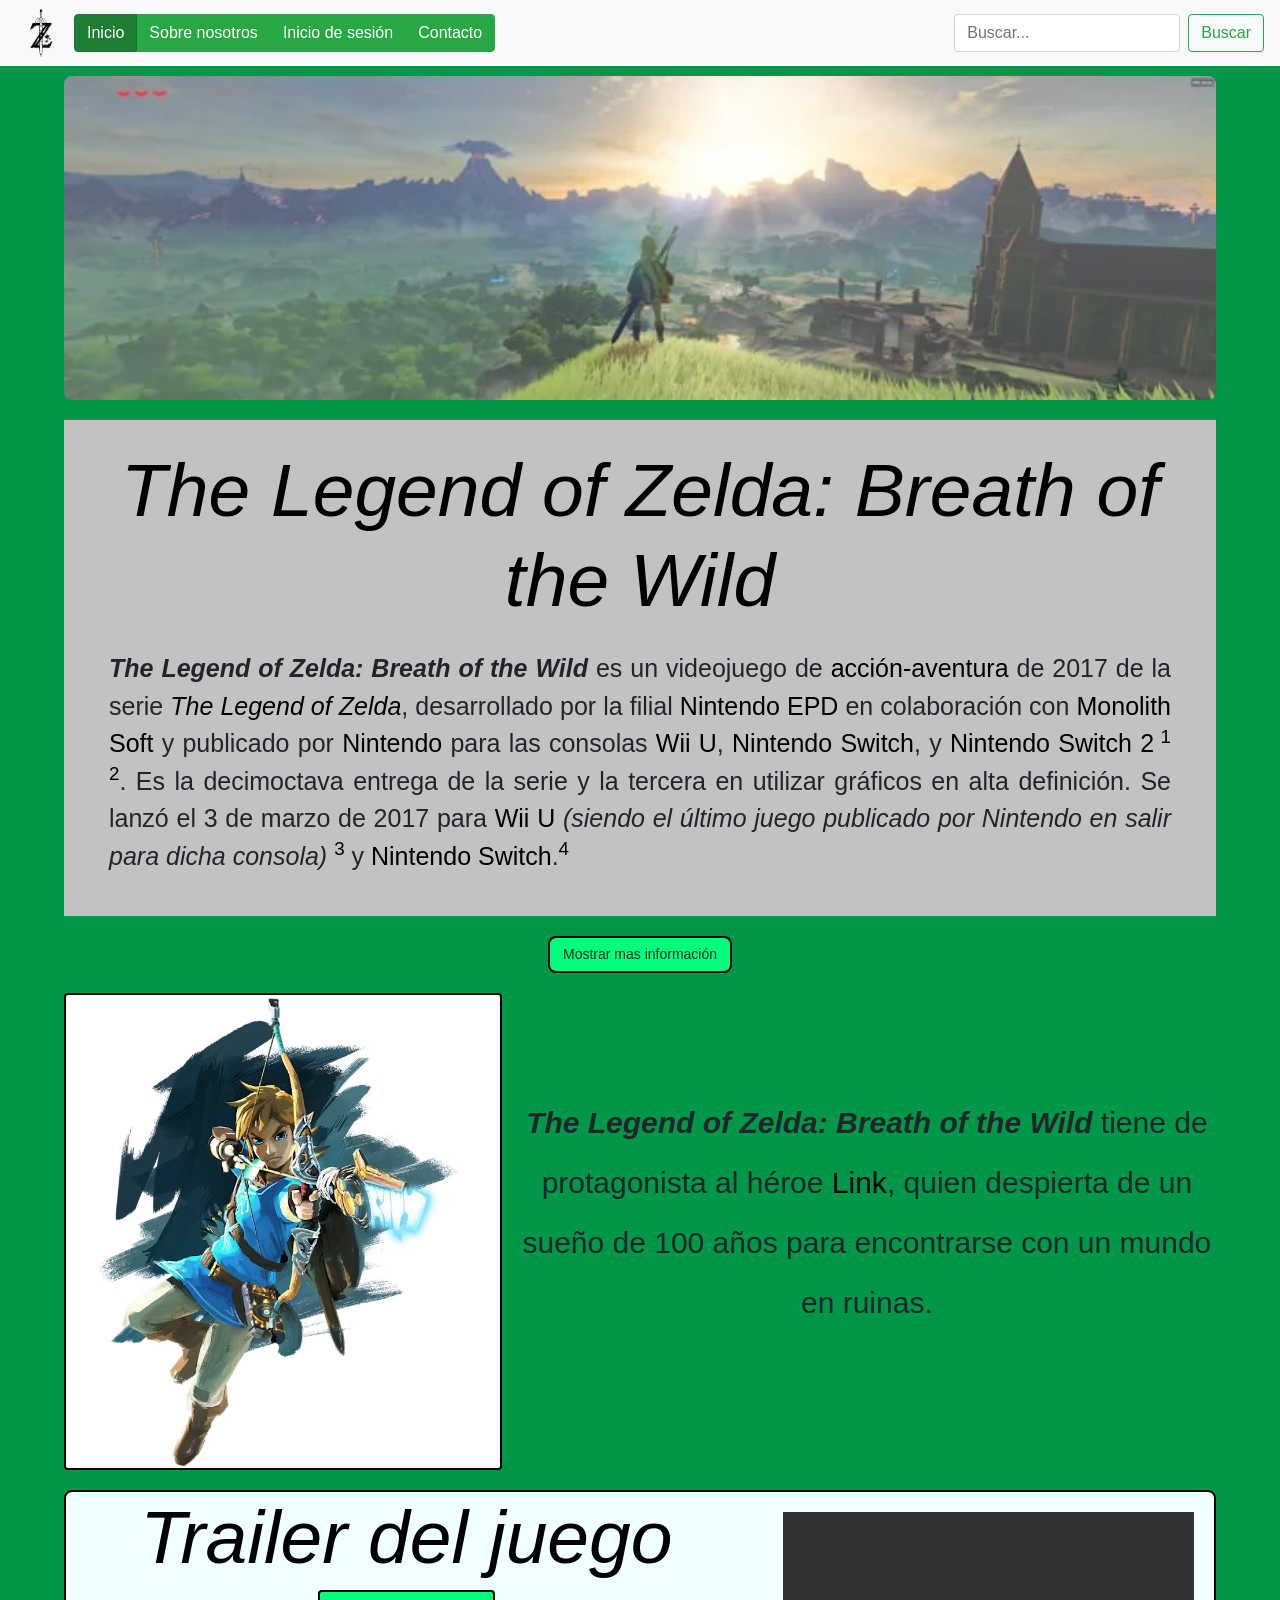
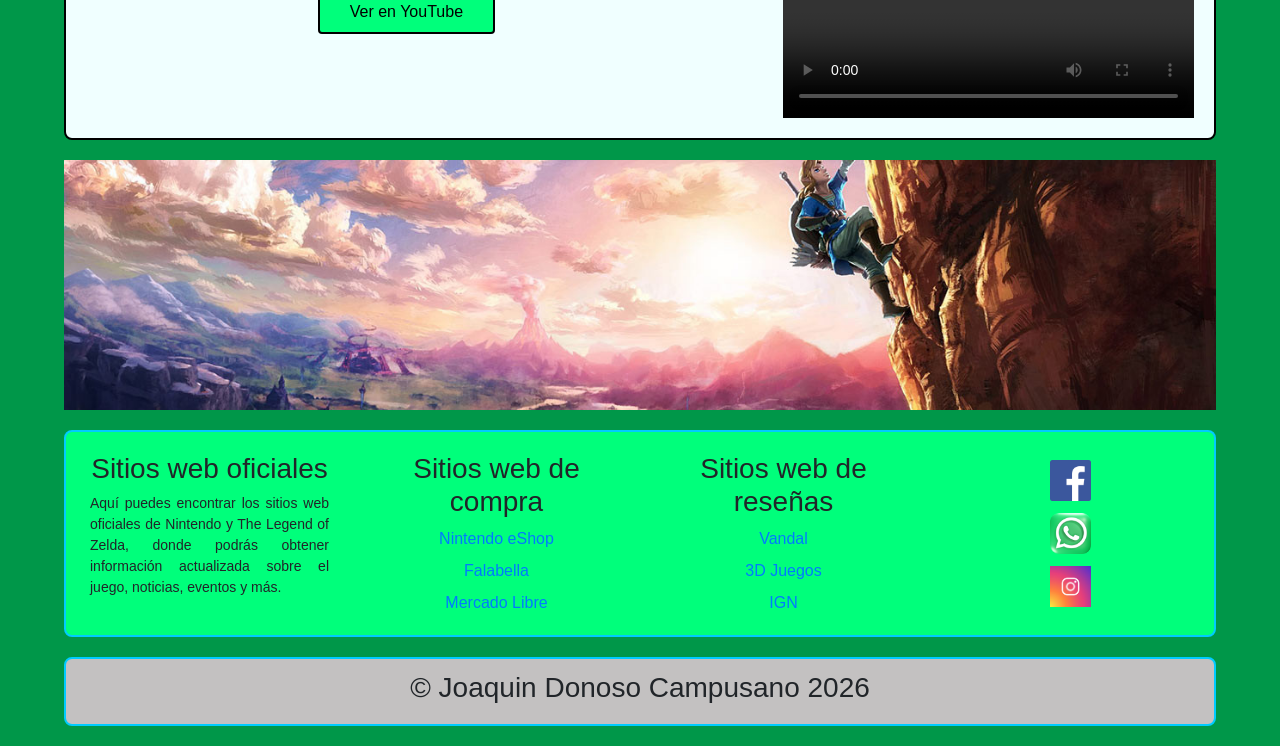
==== index.html @ 5b74f798 "Primera integracion bootstrap se realizó la primera integración de bootstrap utilizando clases del m" ====
<!DOCTYPE html>
<html lang="es">
<head>
    <meta charset="UTF-8">
    <meta name="viewport" content="width=device-width, initial-scale=1.0">
    <title>Página de inicio (INDEX)</title>
    <link rel="icon" type="image/png" href="imagenes-zelda/logo-pagina.png" sizes="32x32">
    <link rel="stylesheet" href="https://cdn.jsdelivr.net/npm/bootstrap@4.6.2/dist/css/bootstrap.min.css" integrity="sha384-xOolHFLEh07PJGoPkLv1IbcEPTNtaed2xpHsD9ESMhqIYd0nLMwNLD69Npy4HI+N" crossorigin="anonymous">
    <link rel="stylesheet" href="estilos.css">
</head>

<body class="color_index">
    <header>
        <nav class="navbar navbar-expand-lg navbar-light bg-light container-fluid">
            <img src="imagenes-zelda/logo-pequeño.png" alt="logozelda" class="logo">
            <button class="navbar-toggler" type="button" data-toggle="collapse" data-target="#navbarSupportedContent" aria-controls="navbarSupportedContent" aria-expanded="false" aria-label="Toggle navigation">
                <span class="navbar-toggler-icon"></span>
            </button>

            <div class="collapse navbar-collapse" id="navbarSupportedContent">
                <ul class="navbar-nav mr-auto">
                    <div class="btn-group" role="group" aria-label="Basic example">
                        <a class="btn btn-success active" href="index.html" role="button">Inicio</a>
                        <a class="btn btn-success" href="nosotros.html" role="button">Sobre nosotros</a>
                        <a class="btn btn-success" href="login.html" role="button">Inicio de sesión</a>
                        <a class="btn btn-success" href="contacto.html" role="button">Contacto</a>
                    </div>
                </ul>

                <form class="form-inline my-2 my-lg-0">
                    <input class="form-control mr-sm-2" type="search" placeholder="Buscar..." aria-label="Search">
                    <button class="btn btn-outline-success my-2 my-sm-0" type="submit">Buscar</button>
                </form>
            </div>
        </nav>
    </header>

    <section>
        <div class="banner_principal_rediseño">
            <img src="imagenes-zelda/imagen1-zelda.png" alt="Imagen1Zelda" class="banner_imagen">
        </div>
    </section>

    <article class="descripcion_juego">
        <h1 class="display-1"><span class="texto_verde"><em>The Legend of Zelda: Breath of the Wild</em></span></h1>
        <p>
            <em><strong>The Legend of Zelda: Breath of the Wild</strong></em> es un videojuego
            de <span class="texto_verde">acción-aventura</span> de 2017 de la serie
            <em><span class="texto_verde">The Legend of Zelda</span></em>,
            desarrollado por la filial <span class="texto_verde">Nintendo EPD</span>
            en colaboración con <span class="texto_verde">Monolith Soft</span> y publicado por
            <span class="texto_verde">Nintendo</span> para las consolas <span class="texto_verde">Wii U</span>,
            <span class="texto_verde">Nintendo Switch</span>, y
            <span class="texto_verde">Nintendo Switch 2<sup> 1 2</sup></span>. Es la
            decimoctava entrega de la serie y la tercera en utilizar gráficos en
            alta definición. Se lanzó el 3 de marzo de 2017 para <span class="texto_verde">Wii U</span>
            <em>(siendo el último juego publicado por Nintendo en salir para dicha consola)</em>
            <span class="texto_verde"><sup>3</sup></span> y
            <span class="texto_verde">Nintendo Switch</span>.<span class="texto_verde"><sup>4</sup></span>
        </p>
    </article>

    <details class="desplegable">
        <summary>Mostrar mas información</summary>
        <div class="contenido_desplegable">
            <span class="texto_desplegable">1. «E3 2016: "The Legend of Zelda: Breath of The Wild" muestra su tráiler».</span>
            <span class="texto_desplegable">2. «The Legend of Zelda: Breath of the Wild Switch 2 Edition no incluirá sus dlcs. Vandal».</span>
            <span class="texto_desplegable">3. «Zelda Breath of the Wild será el último juego de Nintendo para Wii U». Eurogamer.es.</span>
            <span class="texto_desplegable">4. «The Legend of Zelda: Breath of the Wild saldrá a la venta el 3 de marzo de 2017». Eurogamer.es.</span>
        </div>
    </details>

    <section>
        <div class="contenido_principal">
            <img src="imagenes-zelda/imagen2-zelda.png" class="rounded float-left" alt="Imagen2Zelda">
            <p>
                <em><strong>The Legend of Zelda: Breath of the Wild</strong></em> tiene de protagonista al héroe <span class="texto_verde">Link</span>, quien despierta de un sueño de 100 años para encontrarse con un mundo en ruinas.
            </p>
        </div>
    </section>

    <section>
        <div class="contenedor_video">
            <div class="fila_video">
                <h1 class="texto_verde"><em>Trailer del juego</em></h1>
                <button onclick="window.open('https://www.youtube.com/watch?v=ofH5ptn5w-A', '_blank')">Ver en YouTube</button>
            </div>

            <video src="imagenes-zelda/video-zelda.mp4" controls>
                Tu navegador no soporta la reproducción de video.
            </video>
        </div>
    </section>

    <!-- Banner principal con la imagen destacada de Zelda -->
    <section>
        <div class="banner_principal">
            <img src="imagenes-zelda/imagen3-zelda.png" alt="Imagen3Zelda" class="banner_imagen">
        </div>
    </section>

    <aside class="sitios_info color_info_index">
        <section class="grupo_info">
            <h3>Sitios web oficiales</h3>
            <p>
                Aquí puedes encontrar los sitios web oficiales de Nintendo y The Legend of Zelda, donde podrás obtener información actualizada sobre el juego, noticias, eventos y más.
            </p>
        </section>

        <section class="grupo_info">
            <h3>Sitios web de compra</h3>
            <div class="lista_info">
                <a href="https://www.nintendo.com/es-cl/store/products/the-legend-of-zelda-breath-of-the-wild-switch/?srsltid=AU7gw4V14s-6I4wF00ZSldGZVlxAf1OIQEkdbyFGH-yXofG9So1y1Ynr" target="_blank" rel="noopener noreferrer">Nintendo eShop</a>
                <a href="https://www.falabella.com/falabella-cl/product/152741220/legend-of-zelda-breath-of-the-wild-n-switch-2/152741222" target="_blank" rel="noopener noreferrer">Falabella</a>
                <a href="https://www.mercadolibre.cl/the-legend-of-zelda-breath-of-the-wild-nintendo-switch-2/p/MLC49831420?matt_tool=16931662&amp;utm_source=google_shopping&amp;utm_medium=organic&amp;pdp_filters=item_id%3AMLC1624244183&amp;from=gshop">Mercado Libre</a>
            </div>
        </section>

        <section class="grupo_info">
            <h3>Sitios web de reseñas</h3>
            <div class="lista_info">
                <a href="https://vandal.elespanol.com/analisis/switch/the-legend-of-zelda-breath-of-the-wild/43030#p-83" target="_blank" rel="noopener noreferrer">Vandal</a>
                <a href="https://www.3djuegos.com/juegos/the-legend-of-zelda-breath-of-the-wild/analisis/es-leyenda-170302-7920" target="_blank" rel="noopener noreferrer">3D Juegos</a>
                <a href="https://www.ign.com/articles/2017/03/02/the-legend-of-zelda-breath-of-the-wild-review" target="_blank" rel="noopener noreferrer">IGN</a>
            </div>
        </section>

        <section class="grupo_info grupo_redes" aria-label="Redes sociales">
            <a href="https://www.facebook.com/LegendofZelda">
                <img src="imagenes-zelda/fb.png" alt="Facebook">
            </a>
            <a href="https://whatsapp.com/channel/0029VaTkyaQLY6d8rj26pM0A">
                <img src="imagenes-zelda/wsp.webp" alt="WhatsApp">
            </a>
            <a href="https://www.instagram.com/nintendoamerica/">
                <img src="imagenes-zelda/ig.avif" alt="Instagram">
            </a>
        </section>
    </aside>

    <footer>
        <div class="pie_pagina">
            <h3>&copy; Joaquin Donoso Campusano 2026</h3>
        </div>
    </footer>
</body>
</html>
---- estilos.css ----
* {
    box-sizing: border-box;
}

body{
    margin: 0;
    font-family: Arial, sans-serif;
}

.color_index {
    animation-name: animacion_fondo_index;
    animation-duration: 1s;
    background-color: rgb(0, 151, 73);
    
}
.color_contacto {
    animation-name: animacion_fondo_contacto;
    animation-duration: 1s;
    background-color: rgb(57, 106, 255);
}
.color_login {
    animation-name: animacion_fondo_login;
    animation-duration: 1s;
    background-color: rgb(252, 144, 36);
}
.color_nosotros {
    animation-name: animacion_fondo_nosotros;
    animation-duration: 1s;
    background-color: rgb(140, 255, 211);
}

.header,
.banner_principal,
.contenido_principal,
.contenido_nosotros,
.sitios_info,
.pie_pagina,
.form_contacto,
.login_panel,
.nosotros_banner,
.descripcion_juego,
.contenido_desplegable,
.contenedor_video {
    width: min(90%, 2000px);
    margin: 20px auto;
}

.header,
.sitios_info,
.pie_pagina {
    border: 2px solid rgb(0, 204, 255);
    border-radius: 8px;
}

.contenido_desplegable,
.contenedor_video,
.contenido_principal img{
    border: 2px solid rgb(0,0,0);
    border-radius: 8px;
}

.banner_principal_rediseño{
    object-fit: fill;
    width: min(90%, 2000px);
    height: auto;
    margin: 10px auto;
}
.banner_principal_rediseño img{
    width: 100%;
    height: 100%;
    object-fit: cover;
    border-radius: 8px;
}

.header {
    display: flex;
    align-items: center;
    background-color: rgb(195, 193, 193);
}

nav {
    display: flex;
    gap: 8px;
    margin-left: auto;
    margin-right: 15px;
    background-color: rgb(195, 193, 193);
}

.boton_nav {
    align-items: center;
    justify-content: center;
    cursor: pointer;
    font-size: 14px;
    min-height: 32px;
    padding: 6px 13px;
    border: 2px solid black;
    border-radius: 8px;
    background-color: rgb(255, 255, 255);
    color: black;
    text-decoration: none;
}
.boton_nav_activo{
    background-color: rgb(0, 255, 123);
}

.boton_nav:hover:not(.boton_nav_activo) {
    background-color: rgb(230, 230, 230);
}

.logo{
    width: 50px;
    height: 50px;
    object-fit: contain;
}

.contenido_nosotros {
    display: grid;
    grid-template-columns: calc(50% - 15px) calc(50% - 15px);
    gap: 30px;
    align-items: center;
    margin-top: 25px;
    margin-bottom: 25px;
}
.nosotros_texto {
    min-width: 0;
    text-align: justify;
}
.nosotros_texto h1 {
    font-size: 75px;
    text-align: center;
}

.nosotros_texto p {
    font-size: 16px;
    padding-top: 16px;
    padding-right: 32px;
    line-height: 2;
}
.nosotros_imagen {
    width: 100%;
    max-height: 450px;
    object-fit: cover;
    min-width: 0;
    border: 2px solid rgb(0, 204, 255);
    background-color: rgb(255, 255, 255);
    border-radius: 8px;
}
.nosotros_imagen img {
    border-radius: 8px;
}

.nosotros_banner {
    display: flex;
    align-items: center;
    border: 2px solid rgb(0, 204, 255);
    height: 200px;
    background-color: rgb(19, 255, 165);
    border-radius: 8px;
}

.nosotros_banner_img {
    flex: 1 1 0;
    min-width: 0;
    height: 100%;
    object-fit: contain;
    padding: 16px;
}

.login_encabezado {
    padding: 16px 0;
}

.login_panel {
    text-align: center;
}

.login_credenciales {
    text-align: left;
}

.login_fila {
    display: grid;
    grid-template-columns: 20% 60% 20%;
    justify-content: center;
    align-items: center;
    column-gap: 8px;
    padding: 8px 300px;
    font-size: bold;
}

.login_fila input {
    width: 100%;
    background-color: rgb(255, 203, 134);
}

.login_recordar {
    display: flex;
    align-items: center;
    justify-content: center;
    gap: 5px;
}

.login_acciones {
    display: grid;
    justify-items: center;
    gap: 16px;
    margin-top: 16px;
}

.login_opciones_sociales {
    display: flex;
    gap: 8px;
}

.login_boton{
    border: 2px solid black;
    border-radius: 4px;
    background-color: rgb(255, 203, 134);
    cursor: pointer;
}

.banner_imagen {
    display: block;
    width: 100%;
    height: 250px;
    object-fit: cover;
}

.fila_form {
    display: grid;
    grid-template-columns: 15% calc(85% - 15px);
    column-gap: 15px;
    align-items: start;
    padding: 15px 0;
}

.etiqueta_form {
    padding-left: 20px;
    font-weight: bold;
}

.campos_nombres {
    display: grid;
    grid-template-columns: calc(50% - 15px) calc(50% - 15px);
    gap: 30px;
}

.campos_telefono {
    display: grid;
    grid-template-columns: 19% calc(81% - 10px);
    gap: 10px;
}

#prefijo{
    color: white;
}

.form_contacto input[type="text"], .form_contacto input[type="email"], .form_contacto input[type="tel"],
.form_contacto select, .form_contacto textarea {
    width: 100%;
    padding: 8px;
    border: 2px solid black;
    border-radius: 4px;
    font: inherit;
    background-color: rgb(4, 0, 228);
}

.form_contacto select {
    background-color: rgb(4, 0, 228);
    color: white;
}

.form_contacto textarea {
    resize: vertical;
}

.opciones_form {
    display: grid;
    gap: 8px;
}

.opciones_form label {
    display: flex;
    align-items: center;
    gap: 8px;
    width: fit-content;
}

#fecha{
    color: white;
}

.form_contacto input[type="date"] {
    padding: 8px;
    border: 2px solid black;
    border-radius: 4px;
    background-color: rgb(4, 0, 228);
}

.form_contacto input[type="color"] {
    width: 48px;
    height: 36px;
    padding: 2px;
    border: 2px solid black;
    border-radius: 4px;
    background-color: rgb(4, 0, 228);
}
.form_contacto input::placeholder,
.form_contacto textarea::placeholder {
    color: white;
}

.boton_form {
    text-align: right;
}

.boton_form button {
    padding: 8px 30px;
    border: 2px solid black;
    border-radius: 4px;
    background-color: rgb(7, 230, 255);
    cursor: pointer;
}

.contenido_principal {
    display: grid;
    grid-template-columns: 38% calc(62% - 16px);
    column-gap: 16px;
}
.contenido_principal p {
    margin-top: 100px;
    font-size: 30px;
    text-align: center;
    line-height: 2;
}

.contenido_principal img {
    border-radius: 50%;
    display: block;
    width: 100%;
    height: 100%;
    object-fit: cover;
    min-height: 0;
    background-color: rgb(255, 255, 255);

}

.contenedor_video{
    display: grid;
    grid-template-columns: calc(60% - 8px) calc(40% - 8px);
    gap: 16px;
    background-color: azure;
}

.fila_video {
    display:flex;
    align-items: center;
    flex-direction: column;

}

.fila_video h1 {
    font-size: 75px;
    text-align: center;
}

.fila_video button{
    padding: 8px 30px;
    border: 2px solid black;
    border-radius: 4px;
    background-color: rgb(0, 255, 123);
    cursor: pointer;
    margin-bottom: 20px;
}

.contenedor_video video {
    padding: 20px;
    width: 100%;
    height: 100%;
    min-height: 0;
    object-fit: cover;
}

.contenido_principal img,
.desplegable summary,
.boton_nav,
.fila_video button {
    transition: transform 0.3s ease;
}

.contenido_principal img:hover,
.desplegable summary:hover,
.boton_nav:hover,
.fila_video button:hover {
    transform: scale(1.04);
}

.descripcion_juego {
    min-width: 0;
    min-height: 0;
    padding: 0 20px 16px;
    text-align: center;
    background-color: rgb(195, 193, 193);
}

.descripcion_juego h1 {
    padding-top: 25px;
    font-size: 75px;
}

.descripcion_juego p {
    margin: 25px;
    font-size: 25px;
    text-align: justify;
}

.texto_verde {
    color: rgb(0, 0, 0);
}

.referencias {
    display: block;
    margin-top: 200px;
    font-size: 14px;
    text-align: left;
}


.sitios_info {
    display: grid;
    grid-template-columns: 25% 25% 25% 25%;
    text-align: center;
}

.color_info_index {
    background-color: rgb(0, 255, 123);
}
.color_info_contacto {
    background-color: rgb(0, 255, 255)
}
.color_info_login {
    background-color: rgb(255, 179, 86);
}
.color_info_nosotros {
    background-color: rgb(19, 255, 165);
}

.grupo_info p {
    font-size: 14px;
    text-align: justify;
    padding: 0 12px;
}

.grupo_info {
    min-width: 0;
    padding: 20px 12px;
}

.lista_info {
    display: grid;
    gap: 8px;
}

.lista_info a {
    justify-self: center;
    max-width: 100%;
    overflow-wrap: anywhere;
}

.grupo_redes {
    display: flex;
    flex-direction: column;
    align-items: center;
    justify-content: center;
    gap: 8px;
}

.grupo_redes img {
    padding: 2px;
    width: 45px;
    height: 45px;
    object-fit: contain;
}

.pie_pagina {
    padding: 12px;
    text-align: center;
    background-color: rgb(195, 193, 193);
}

.desplegable {
   text-align: center;
}

.desplegable summary {
    display: inline-flex;
    align-items: center;
    font-size: 14px;
    min-height: 32px;
    padding: 6px 13px;
    background-color: rgb(0, 255, 123);
    border: 2px solid black;
    cursor: pointer;
    list-style: none;
    border-radius: 8px;
}

.desplegable summary::-webkit-details-marker {
    display: none;
}

.contenido_desplegable {
    display: grid;
    grid-template-columns: 25% 25% 25% 25%;
    background-color: rgb(0, 255, 123);
}

.texto_desplegable {
    text-align: center;
    font-size: 14px;
    padding: 20px;
}

@keyframes animacion_fondo_index {
  from {background-color: rgb(255, 255, 255);}
  to {background-color: rgb(0, 151, 73);}
}

@keyframes animacion_fondo_login {
  from {background-color: rgb(255, 255, 255);}
  to {background-color: rgb(252, 144, 36);}
}

@keyframes animacion_fondo_contacto {
  from {background-color: rgb(255, 255, 255);}
  to {background-color: rgb(57, 106, 255)}
}

@keyframes animacion_fondo_nosotros {
  from {background-color: rgb(255, 255, 255);}
  to {background-color: rgb(140, 255, 211);}
}
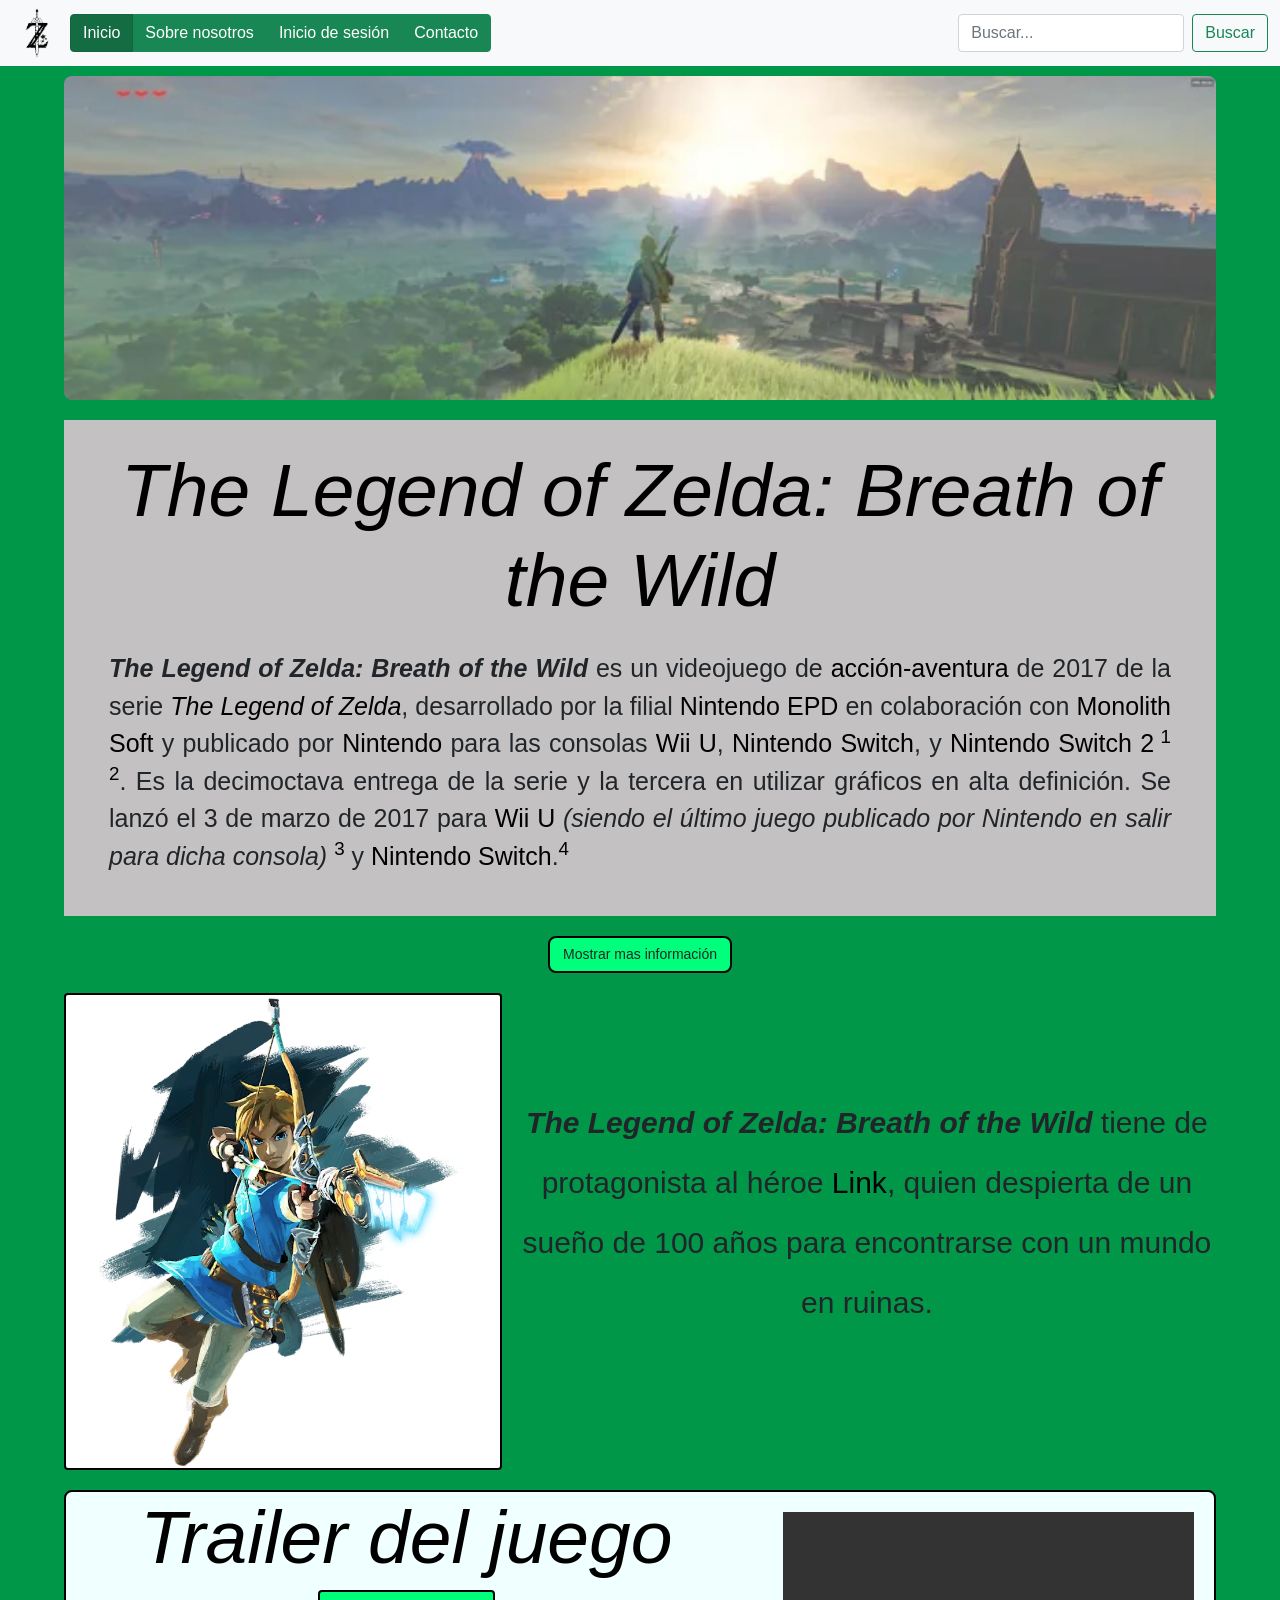
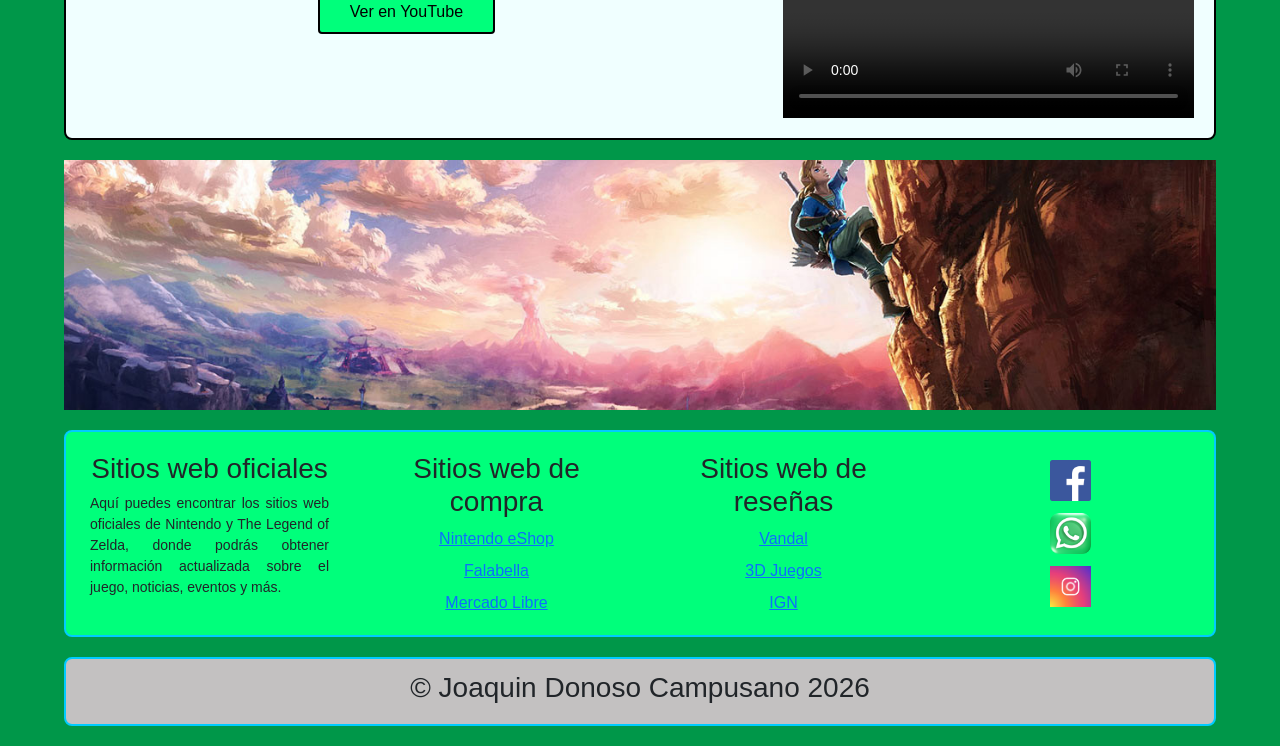
==== commit 68889023: "Instalacion de bootstrap en local Se decidio por integrar localmente bootstrap al proyecto y ademas " ====
--- a/index.html
+++ b/index.html
@@ -5,7 +5,7 @@
     <meta name="viewport" content="width=device-width, initial-scale=1.0">
     <title>Página de inicio (INDEX)</title>
     <link rel="icon" type="image/png" href="imagenes-zelda/logo-pagina.png" sizes="32x32">
-    <link rel="stylesheet" href="https://cdn.jsdelivr.net/npm/bootstrap@4.6.2/dist/css/bootstrap.min.css" integrity="sha384-xOolHFLEh07PJGoPkLv1IbcEPTNtaed2xpHsD9ESMhqIYd0nLMwNLD69Npy4HI+N" crossorigin="anonymous">
+    <link rel="stylesheet" href="bootstrap-5.1.3-dist/css/bootstrap.min.css">
     <link rel="stylesheet" href="estilos.css">
 </head>
 
@@ -13,12 +13,12 @@
     <header>
         <nav class="navbar navbar-expand-lg navbar-light bg-light container-fluid">
             <img src="imagenes-zelda/logo-pequeño.png" alt="logozelda" class="logo">
-            <button class="navbar-toggler" type="button" data-toggle="collapse" data-target="#navbarSupportedContent" aria-controls="navbarSupportedContent" aria-expanded="false" aria-label="Toggle navigation">
+            <button class="navbar-toggler" type="button" data-bs-toggle="collapse" data-bs-target="#navbarSupportedContent" aria-controls="navbarSupportedContent" aria-expanded="false" aria-label="Toggle navigation">
                 <span class="navbar-toggler-icon"></span>
             </button>
 
             <div class="collapse navbar-collapse" id="navbarSupportedContent">
-                <ul class="navbar-nav mr-auto">
+                <ul class="navbar-nav me-auto">
                     <div class="btn-group" role="group" aria-label="Basic example">
                         <a class="btn btn-success active" href="index.html" role="button">Inicio</a>
                         <a class="btn btn-success" href="nosotros.html" role="button">Sobre nosotros</a>
@@ -27,8 +27,8 @@
                     </div>
                 </ul>
 
-                <form class="form-inline my-2 my-lg-0">
-                    <input class="form-control mr-sm-2" type="search" placeholder="Buscar..." aria-label="Search">
+                <form class="d-flex my-2 my-lg-0">
+                    <input class="form-control me-sm-2" type="search" placeholder="Buscar..." aria-label="Search">
                     <button class="btn btn-outline-success my-2 my-sm-0" type="submit">Buscar</button>
                 </form>
             </div>
@@ -143,5 +143,6 @@
             <h3>&copy; Joaquin Donoso Campusano 2026</h3>
         </div>
     </footer>
+    <script src="bootstrap-5.1.3-dist/js/bootstrap.bundle.min.js"></script>
 </body>
 </html>
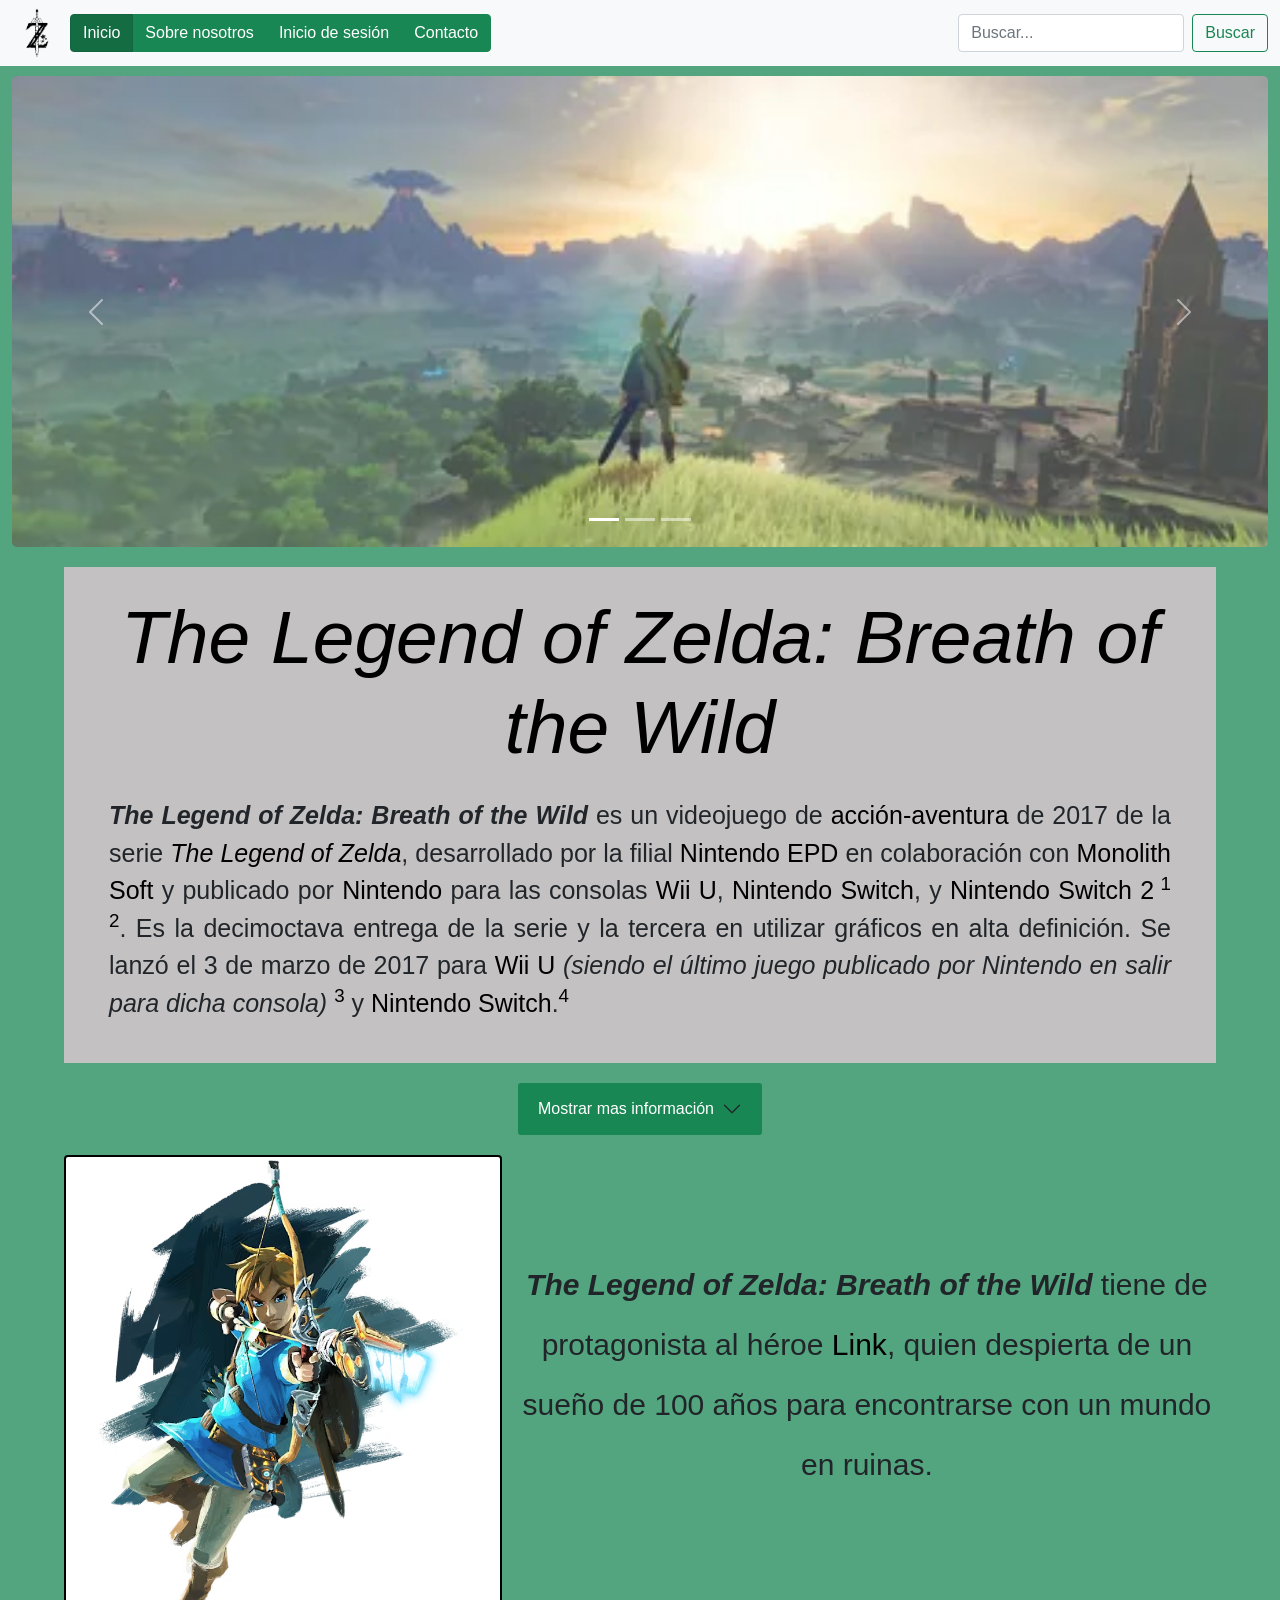
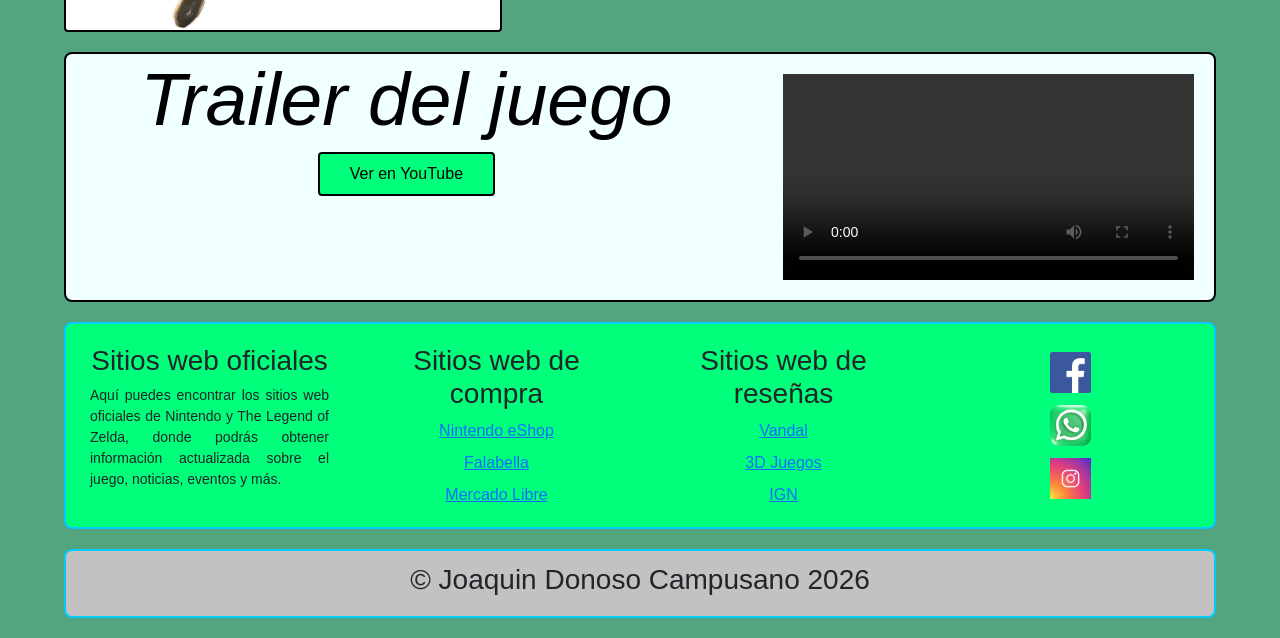
==== commit e63f68ca: "Carrusel y acordeon se agregó a index un carrusel y un acordeon desde bootstrap" ====
--- a/index.html
+++ b/index.html
@@ -9,7 +9,7 @@
     <link rel="stylesheet" href="estilos.css">
 </head>
 
-<body class="color_index">
+<body class="bg-success bg-opacity-75">
     <header>
         <nav class="navbar navbar-expand-lg navbar-light bg-light container-fluid">
             <img src="imagenes-zelda/logo-pequeño.png" alt="logozelda" class="logo">
@@ -19,12 +19,12 @@
 
             <div class="collapse navbar-collapse" id="navbarSupportedContent">
                 <ul class="navbar-nav me-auto">
-                    <div class="btn-group" role="group" aria-label="Basic example">
-                        <a class="btn btn-success active" href="index.html" role="button">Inicio</a>
+                    <li class="btn-group" role="group" aria-label="Basic example">
+                        <a class="btn btn-success active" href="index.html" role="button" aria-current="page">Inicio</a>
                         <a class="btn btn-success" href="nosotros.html" role="button">Sobre nosotros</a>
                         <a class="btn btn-success" href="login.html" role="button">Inicio de sesión</a>
                         <a class="btn btn-success" href="contacto.html" role="button">Contacto</a>
-                    </div>
+                    </li>
                 </ul>
 
                 <form class="d-flex my-2 my-lg-0">
@@ -36,10 +36,39 @@
     </header>
 
     <section>
-        <div class="banner_principal_rediseño">
-            <img src="imagenes-zelda/imagen1-zelda.png" alt="Imagen1Zelda" class="banner_imagen">
+        <div id="carouselExampleIndicators" class="carousel slide container-fluid">
+            <div class="carousel-indicators">
+                <button type="button" data-bs-target="#carouselExampleIndicators" data-bs-slide-to="0" class="active" aria-current="true" aria-label="Slide 1"></button>
+                <button type="button" data-bs-target="#carouselExampleIndicators" data-bs-slide-to="1" aria-label="Slide 2"></button>
+                <button type="button" data-bs-target="#carouselExampleIndicators" data-bs-slide-to="2" aria-label="Slide 3"></button>
+            </div>
+            <div class="carousel-inner">
+                <div class="carousel-item active">
+                    <img src="imagenes-zelda/imagen1-zelda.png" alt="Imagen1Zelda" class="d-block w-100 rounded-3">
+                </div>
+                <div class="carousel-item">
+                    <div class="ratio ratio-21x9 video-carrusel">
+                        <video controls preload="metadata" playsinline>
+                            <source src="imagenes-zelda/video-zelda.mp4" type="video/mp4">
+                            Tu navegador no soporta la reproducción de video.
+                        </video>
+                    </div>
+                </div>
+                <div class="carousel-item">
+                    <img src="imagenes-zelda/imagen3-zelda.png" alt="Imagen3Zelda" class="d-block w-100 rounded-3">
+                </div>
+            </div>
+            <button class="carousel-control-prev" type="button" data-bs-target="#carouselExampleIndicators" data-bs-slide="prev">
+                <span class="carousel-control-prev-icon" aria-hidden="true"></span>
+                <span class="visually-hidden">Previous</span>
+            </button>
+            <button class="carousel-control-next" type="button" data-bs-target="#carouselExampleIndicators" data-bs-slide="next">
+                <span class="carousel-control-next-icon" aria-hidden="true"></span>
+                <span class="visually-hidden">Next</span>
+            </button>
         </div>
     </section>
+
 
     <article class="descripcion_juego">
         <h1 class="display-1"><span class="texto_verde"><em>The Legend of Zelda: Breath of the Wild</em></span></h1>
@@ -60,15 +89,38 @@
         </p>
     </article>
 
-    <details class="desplegable">
-        <summary>Mostrar mas información</summary>
-        <div class="contenido_desplegable">
-            <span class="texto_desplegable">1. «E3 2016: "The Legend of Zelda: Breath of The Wild" muestra su tráiler».</span>
-            <span class="texto_desplegable">2. «The Legend of Zelda: Breath of the Wild Switch 2 Edition no incluirá sus dlcs. Vandal».</span>
-            <span class="texto_desplegable">3. «Zelda Breath of the Wild será el último juego de Nintendo para Wii U». Eurogamer.es.</span>
-            <span class="texto_desplegable">4. «The Legend of Zelda: Breath of the Wild saldrá a la venta el 3 de marzo de 2017». Eurogamer.es.</span>
+    <section>
+        <div class="accordion container-sm" id="accordionExample">
+            <div class="accordion-item">
+                <h2 class="accordion-header" id="headingOne">
+                    <button class="accordion-button collapsed" type="button" data-bs-toggle="collapse" data-bs-target="#collapseOne" aria-expanded="false" aria-controls="collapseOne">
+                        Mostrar mas información
+                    </button>
+                </h2>
+
+                <div id="collapseOne" class="accordion-collapse collapse" aria-labelledby="headingOne" data-bs-parent="#accordionExample">
+                    <div class="accordion-body">
+                        <div class="container">
+                            <div class="row row-cols-2">
+                                <div class="col text-center">
+                                    <span class="texto_desplegable">1. «E3 2016: "The Legend of Zelda: Breath of The Wild" muestra su tráiler».</span>
+                                </div>
+                                <div class="col text-center">
+                                    <span class="texto_desplegable">2. «The Legend of Zelda: Breath of the Wild Switch 2 Edition no incluirá sus dlcs. Vandal».</span>
+                                </div>
+                                <div class="col text-center">
+                                    <span class="texto_desplegable">3. «Zelda Breath of the Wild será el último juego de Nintendo para Wii U». Eurogamer.es.</span>
+                                </div>
+                                <div class="col text-center">
+                                    <span class="texto_desplegable">4. «The Legend of Zelda: Breath of the Wild saldrá a la venta el 3 de marzo de 2017». Eurogamer.es.</span>
+                                </div>
+                            </div>
+                        </div>
+                    </div>
+                </div>
+            </div>
         </div>
-    </details>
+    </section>
 
     <section>
         <div class="contenido_principal">
@@ -89,13 +141,6 @@
             <video src="imagenes-zelda/video-zelda.mp4" controls>
                 Tu navegador no soporta la reproducción de video.
             </video>
-        </div>
-    </section>
-
-    <!-- Banner principal con la imagen destacada de Zelda -->
-    <section>
-        <div class="banner_principal">
-            <img src="imagenes-zelda/imagen3-zelda.png" alt="Imagen3Zelda" class="banner_imagen">
         </div>
     </section>
 
--- a/estilos.css
+++ b/estilos.css
@@ -521,6 +521,42 @@
     padding: 20px;
 }
 
+.carousel{
+    margin-top: 10px;
+}
+
+.video-carrusel {
+    width: 100%;
+    margin: 0 auto;
+}
+.carousel-item > img {
+    width: 100%;
+    aspect-ratio: 24 / 9;
+    object-fit: cover;
+}
+
+.accordion-button,
+.accordion-button:not(.collapsed) {
+    margin: 0 auto;
+    width: fit-content;
+    color: white;
+    background-color: rgb(25, 135, 84);
+    box-shadow: none;
+    border-radius: 4px;
+}
+.accordion-button::after {
+    margin-left: 8px;
+}
+#accordionExample > .accordion-item {
+    background-color: transparent;
+    border: 0;
+}
+.accordion-body{
+    background-color: white;
+    border-radius: 4px;
+    margin-top: 20px;
+}
+
 @keyframes animacion_fondo_index {
   from {background-color: rgb(255, 255, 255);}
   to {background-color: rgb(0, 151, 73);}
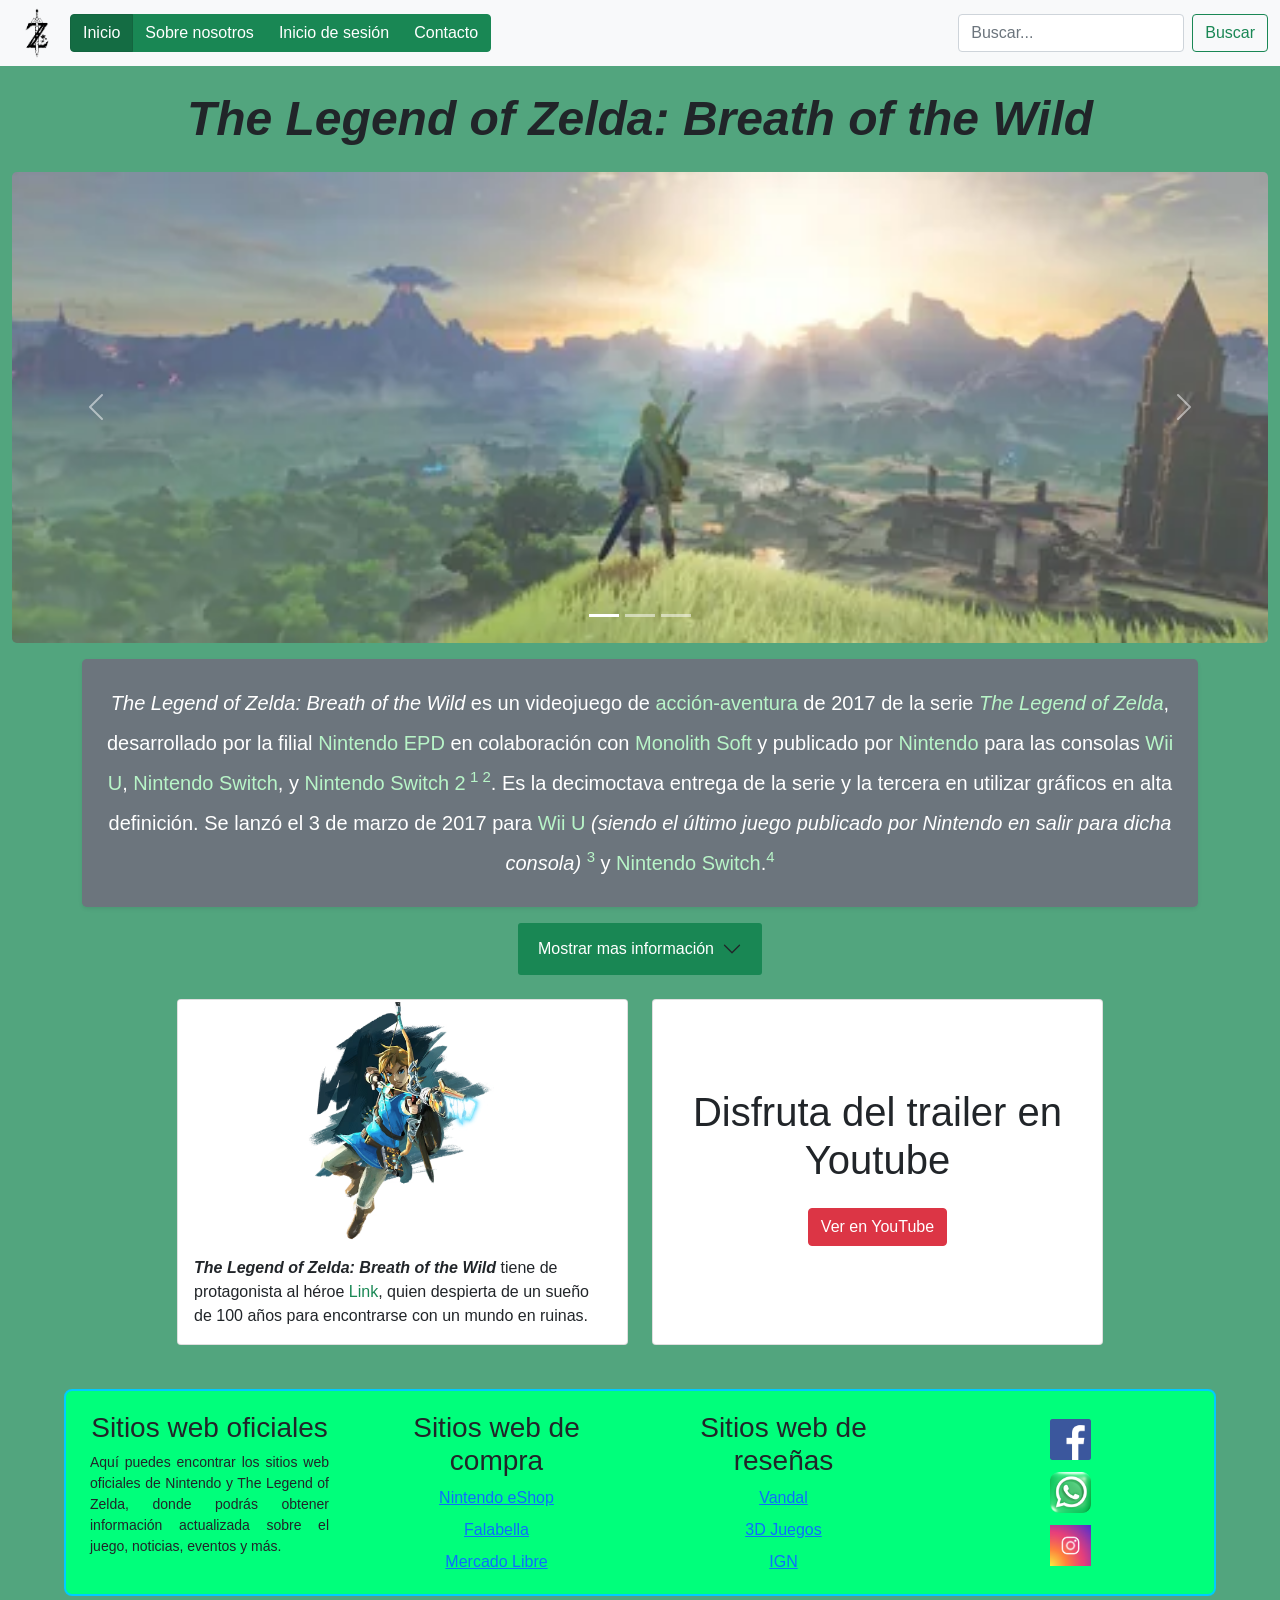
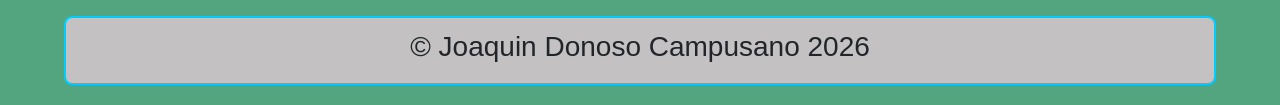
==== commit f15c7544: "Integracion de cards en index.html se integraron las cards en index.html" ====
--- a/index.html
+++ b/index.html
@@ -35,6 +35,16 @@
         </nav>
     </header>
 
+    <section class="container-xl py-4">
+         <div class="row">
+            <div class="col-12">
+                <h1 class="display-5 fw-bold text-center fst-italic mb-0">
+                    The Legend of Zelda: Breath of the Wild
+                </h1>
+            </div>
+        </div>
+    </section>
+
     <section>
         <div id="carouselExampleIndicators" class="carousel slide container-fluid">
             <div class="carousel-indicators">
@@ -69,23 +79,21 @@
         </div>
     </section>
 
-
-    <article class="descripcion_juego">
-        <h1 class="display-1"><span class="texto_verde"><em>The Legend of Zelda: Breath of the Wild</em></span></h1>
-        <p>
+    <article class="container-lg my-3">
+        <p class="lead text-center lh-lg bg-secondary rounded-3 shadow-sm p-4 p-md-4 text-white">
             <em><strong>The Legend of Zelda: Breath of the Wild</strong></em> es un videojuego
-            de <span class="texto_verde">acción-aventura</span> de 2017 de la serie
-            <em><span class="texto_verde">The Legend of Zelda</span></em>,
-            desarrollado por la filial <span class="texto_verde">Nintendo EPD</span>
-            en colaboración con <span class="texto_verde">Monolith Soft</span> y publicado por
-            <span class="texto_verde">Nintendo</span> para las consolas <span class="texto_verde">Wii U</span>,
-            <span class="texto_verde">Nintendo Switch</span>, y
-            <span class="texto_verde">Nintendo Switch 2<sup> 1 2</sup></span>. Es la
+            de <span class="texto-verde-claro">acción-aventura</span> de 2017 de la serie
+            <em><span class="texto-verde-claro">The Legend of Zelda</span></em>,
+            desarrollado por la filial <span class="texto-verde-claro">Nintendo EPD</span>
+            en colaboración con <span class="texto-verde-claro">Monolith Soft</span> y publicado por
+            <span class="texto-verde-claro">Nintendo</span> para las consolas <span class="texto-verde-claro">Wii U</span>,
+            <span class="texto-verde-claro">Nintendo Switch</span>, y
+            <span class="texto-verde-claro">Nintendo Switch 2<sup> 1 2</sup></span>. Es la
             decimoctava entrega de la serie y la tercera en utilizar gráficos en
-            alta definición. Se lanzó el 3 de marzo de 2017 para <span class="texto_verde">Wii U</span>
+            alta definición. Se lanzó el 3 de marzo de 2017 para <span class="texto-verde-claro">Wii U</span>
             <em>(siendo el último juego publicado por Nintendo en salir para dicha consola)</em>
-            <span class="texto_verde"><sup>3</sup></span> y
-            <span class="texto_verde">Nintendo Switch</span>.<span class="texto_verde"><sup>4</sup></span>
+            <span class="texto-verde-claro"><sup>3</sup></span> y
+            <span class="texto-verde-claro">Nintendo Switch</span>.<span class="texto-verde-claro"><sup>4</sup></span>
         </p>
     </article>
 
@@ -121,28 +129,31 @@
             </div>
         </div>
     </section>
-
-    <section>
-        <div class="contenido_principal">
-            <img src="imagenes-zelda/imagen2-zelda.png" class="rounded float-left" alt="Imagen2Zelda">
-            <p>
-                <em><strong>The Legend of Zelda: Breath of the Wild</strong></em> tiene de protagonista al héroe <span class="texto_verde">Link</span>, quien despierta de un sueño de 100 años para encontrarse con un mundo en ruinas.
-            </p>
-        </div>
-    </section>
-
-    <section>
-        <div class="contenedor_video">
-            <div class="fila_video">
-                <h1 class="texto_verde"><em>Trailer del juego</em></h1>
-                <button onclick="window.open('https://www.youtube.com/watch?v=ofH5ptn5w-A', '_blank')">Ver en YouTube</button>
-            </div>
-
-            <video src="imagenes-zelda/video-zelda.mp4" controls>
-                Tu navegador no soporta la reproducción de video.
-            </video>
-        </div>
-    </section>
+    <section class="container-xl py-4">
+        <div class="row justify-content-center align-items-stretch g-4">
+            <div class="col-12 col-md-5">
+                <div class="card tarjeta-personaje h-100">
+                    <img src="imagenes-zelda/imagen2-zelda.png" class="card-img-top" alt="Link">
+                    <div class="card-body">
+                        <p class="card-text">
+                            <em><strong>The Legend of Zelda: Breath of the Wild</strong></em>
+                            tiene de protagonista al héroe <span class="text-success">Link</span>,
+                            quien despierta de un sueño de 100 años para encontrarse con un mundo en ruinas.
+                        </p>
+                    </div>
+                </div>
+            </div>
+            <div class="col-12 col-md-5">
+                <div class="card h-100">
+                    <div class="card-body d-flex flex-column justify-content-center align-items-center text-center">
+                        <h1 class="card-title">Disfruta del trailer en Youtube</p>
+                        <button onclick="window.open('https://www.youtube.com/watch?v=ofH5ptn5w-A', '_blank')" class="btn btn-danger">Ver en YouTube</button>
+                    </div>
+                </div>
+            </div>
+        </div>
+    </section>
+
 
     <aside class="sitios_info color_info_index">
         <section class="grupo_info">
--- a/estilos.css
+++ b/estilos.css
@@ -521,8 +521,14 @@
     padding: 20px;
 }
 
-.carousel{
-    margin-top: 10px;
+.texto-verde-claro {
+    color: #b8f5c8;
+}
+
+.tarjeta-personaje .card-img-top {
+    height: 240px;
+    object-fit: contain;
+    background-color: white;
 }
 
 .video-carrusel {
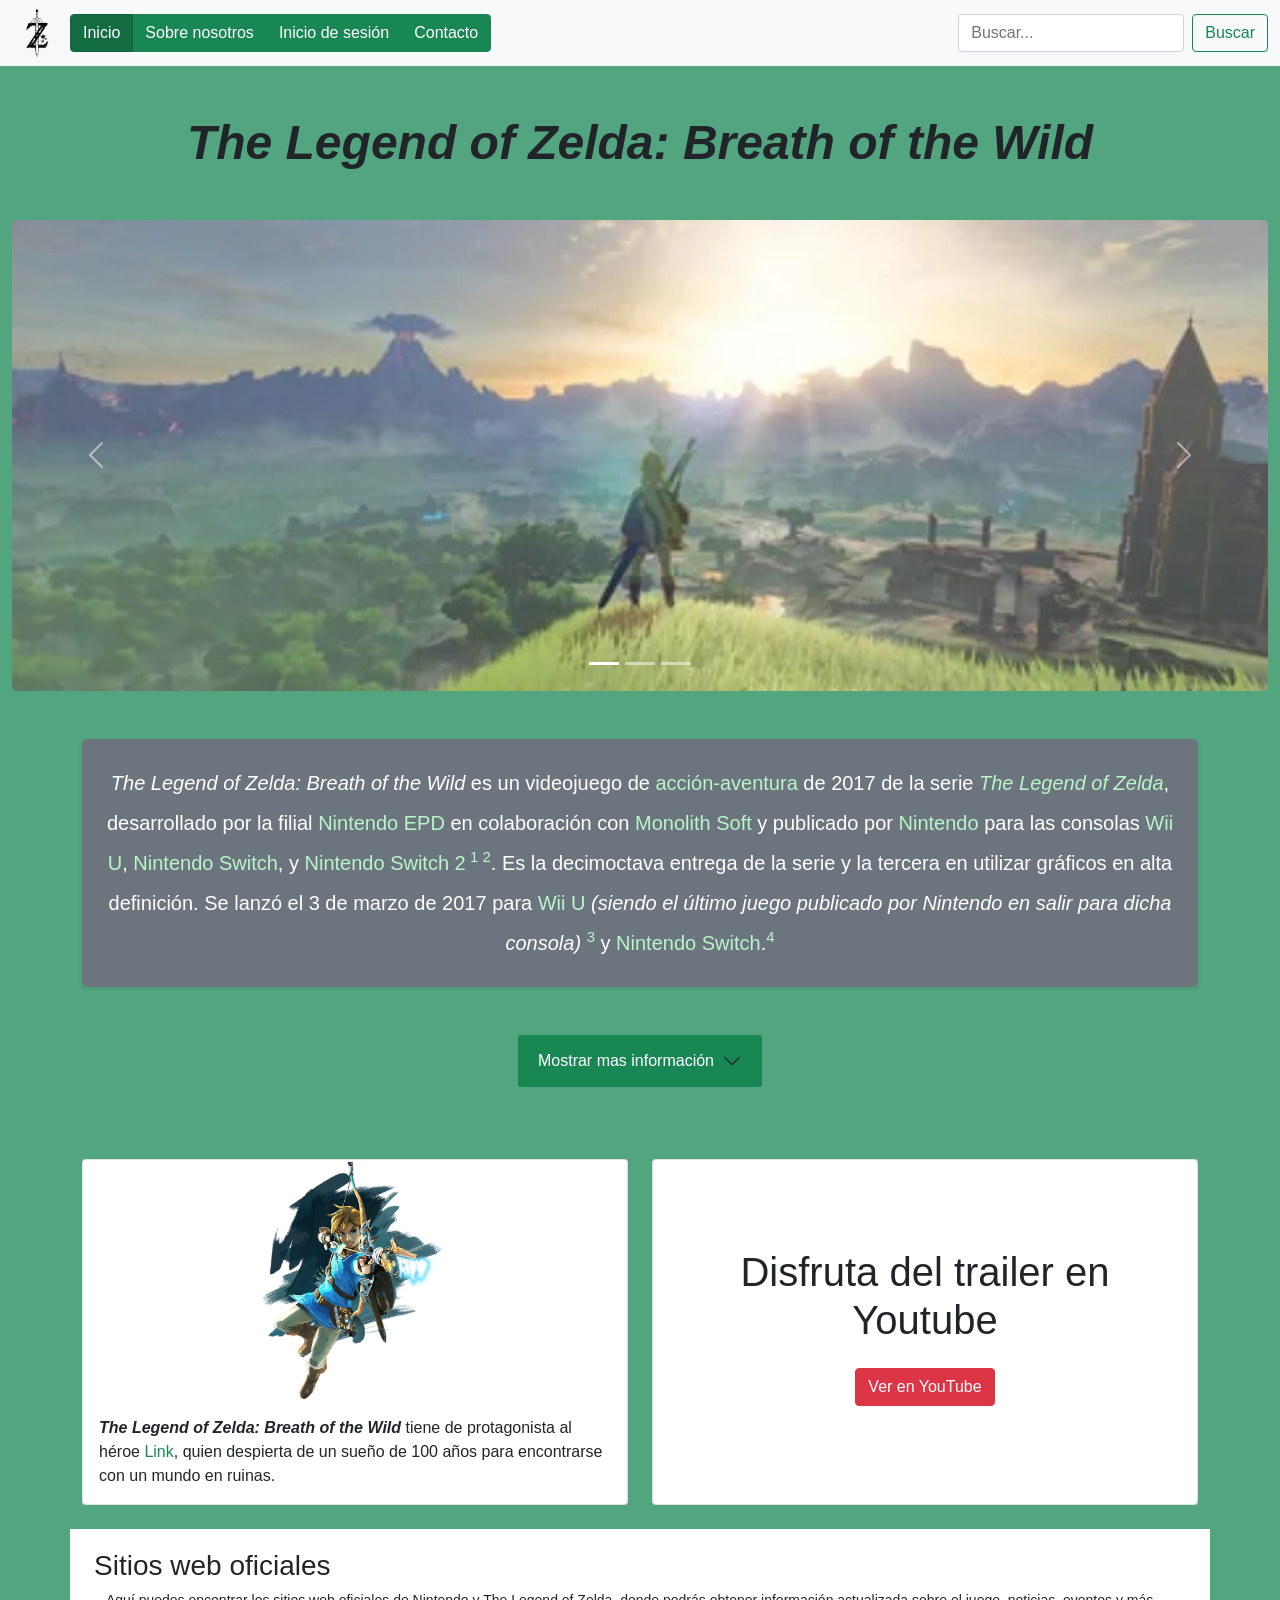
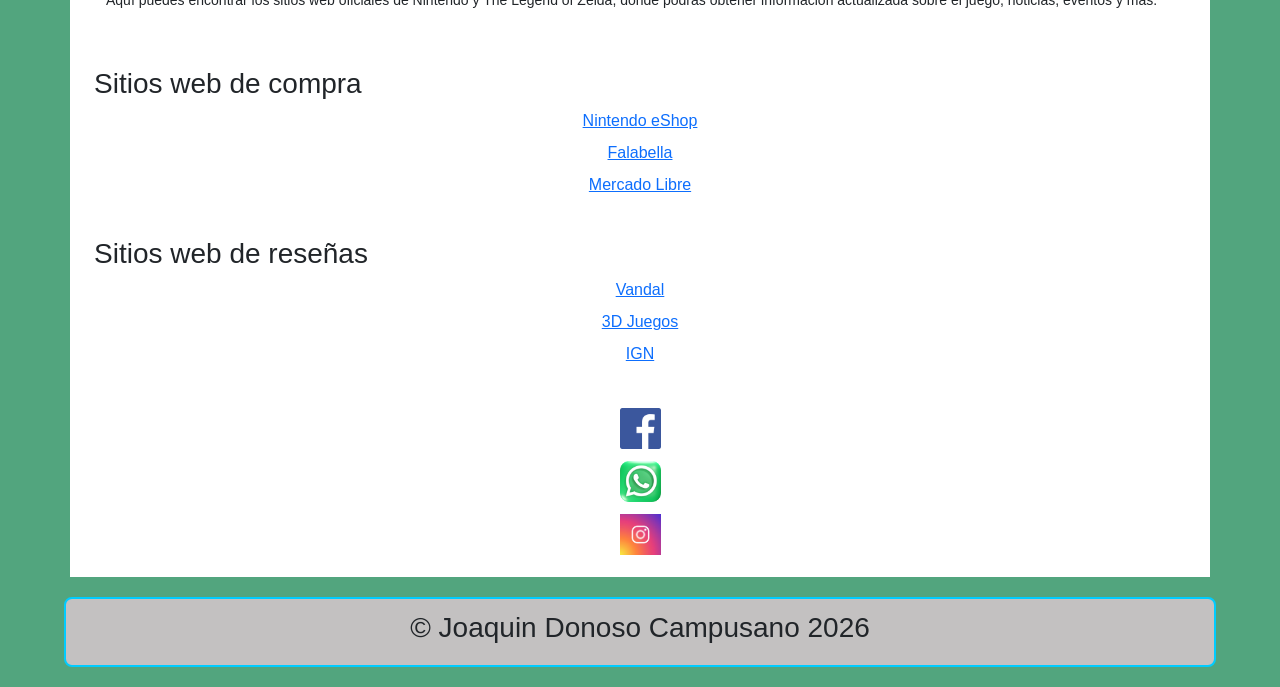
==== commit e703844e: "creacion de carpeta styles se creo una carpeta styles para agrupar bootstrap y css en uno para tener" ====
--- a/index.html
+++ b/index.html
@@ -5,11 +5,12 @@
     <meta name="viewport" content="width=device-width, initial-scale=1.0">
     <title>Página de inicio (INDEX)</title>
     <link rel="icon" type="image/png" href="imagenes-zelda/logo-pagina.png" sizes="32x32">
-    <link rel="stylesheet" href="bootstrap-5.1.3-dist/css/bootstrap.min.css">
-    <link rel="stylesheet" href="estilos.css">
+    <link rel="stylesheet" href="styles/bootstrap-5.1.3-dist/css/bootstrap.min.css">
+    <link rel="stylesheet" href="styles/estilos.css">
 </head>
 
 <body class="bg-success bg-opacity-75">
+
     <header>
         <nav class="navbar navbar-expand-lg navbar-light bg-light container-fluid">
             <img src="imagenes-zelda/logo-pequeño.png" alt="logozelda" class="logo">
@@ -31,11 +32,11 @@
                     <input class="form-control me-sm-2" type="search" placeholder="Buscar..." aria-label="Search">
                     <button class="btn btn-outline-success my-2 my-sm-0" type="submit">Buscar</button>
                 </form>
-            </div>
+             </div>
         </nav>
     </header>
 
-    <section class="container-xl py-4">
+    <section class="container-xl my-5">
          <div class="row">
             <div class="col-12">
                 <h1 class="display-5 fw-bold text-center fst-italic mb-0">
@@ -46,7 +47,7 @@
     </section>
 
     <section>
-        <div id="carouselExampleIndicators" class="carousel slide container-fluid">
+        <div id="carouselExampleIndicators" class="carousel slide container-fluid my-5">
             <div class="carousel-indicators">
                 <button type="button" data-bs-target="#carouselExampleIndicators" data-bs-slide-to="0" class="active" aria-current="true" aria-label="Slide 1"></button>
                 <button type="button" data-bs-target="#carouselExampleIndicators" data-bs-slide-to="1" aria-label="Slide 2"></button>
@@ -54,7 +55,7 @@
             </div>
             <div class="carousel-inner">
                 <div class="carousel-item active">
-                    <img src="imagenes-zelda/imagen1-zelda.png" alt="Imagen1Zelda" class="d-block w-100 rounded-3">
+                    <img src="imagenes-zelda/imagen1-zelda.png" alt="Imagen1Zelda" class="d-block w-80 rounded-3">
                 </div>
                 <div class="carousel-item">
                     <div class="ratio ratio-21x9 video-carrusel">
@@ -65,7 +66,7 @@
                     </div>
                 </div>
                 <div class="carousel-item">
-                    <img src="imagenes-zelda/imagen3-zelda.png" alt="Imagen3Zelda" class="d-block w-100 rounded-3">
+                    <img src="imagenes-zelda/imagen3-zelda.png" alt="Imagen3Zelda" class="d-block w-80 rounded-3">
                 </div>
             </div>
             <button class="carousel-control-prev" type="button" data-bs-target="#carouselExampleIndicators" data-bs-slide="prev">
@@ -79,7 +80,7 @@
         </div>
     </section>
 
-    <article class="container-lg my-3">
+    <article class="container-lg my-5">
         <p class="lead text-center lh-lg bg-secondary rounded-3 shadow-sm p-4 p-md-4 text-white">
             <em><strong>The Legend of Zelda: Breath of the Wild</strong></em> es un videojuego
             de <span class="texto-verde-claro">acción-aventura</span> de 2017 de la serie
@@ -98,7 +99,7 @@
     </article>
 
     <section>
-        <div class="accordion container-sm" id="accordionExample">
+        <div class="accordion container-sm my-5" id="accordionExample">
             <div class="accordion-item">
                 <h2 class="accordion-header" id="headingOne">
                     <button class="accordion-button collapsed" type="button" data-bs-toggle="collapse" data-bs-target="#collapseOne" aria-expanded="false" aria-controls="collapseOne">
@@ -129,9 +130,10 @@
             </div>
         </div>
     </section>
-    <section class="container-xl py-4">
-        <div class="row justify-content-center align-items-stretch g-4">
-            <div class="col-12 col-md-5">
+
+    <section class="container-lg py-4">
+        <div class="row align-items-stretch g-4">
+            <div class="col-12 col-md-6">
                 <div class="card tarjeta-personaje h-100">
                     <img src="imagenes-zelda/imagen2-zelda.png" class="card-img-top" alt="Link">
                     <div class="card-body">
@@ -143,7 +145,7 @@
                     </div>
                 </div>
             </div>
-            <div class="col-12 col-md-5">
+            <div class="col-12 col-md-6">
                 <div class="card h-100">
                     <div class="card-body d-flex flex-column justify-content-center align-items-center text-center">
                         <h1 class="card-title">Disfruta del trailer en Youtube</p>
@@ -154,8 +156,7 @@
         </div>
     </section>
 
-
-    <aside class="sitios_info color_info_index">
+    <aside class="container-lg bg-white my5">
         <section class="grupo_info">
             <h3>Sitios web oficiales</h3>
             <p>
@@ -199,6 +200,6 @@
             <h3>&copy; Joaquin Donoso Campusano 2026</h3>
         </div>
     </footer>
-    <script src="bootstrap-5.1.3-dist/js/bootstrap.bundle.min.js"></script>
+    <script src="styles/bootstrap-5.1.3-dist/js/bootstrap.bundle.min.js"></script>
 </body>
 </html>
--- a/styles/estilos.css
+++ b/styles/estilos.css
@@ -0,0 +1,584 @@
+* {
+    box-sizing: border-box;
+}
+
+body{
+    margin: 0;
+    font-family: Arial, sans-serif;
+}
+
+.color_index {
+    animation-name: animacion_fondo_index;
+    animation-duration: 1s;
+    background-color: rgb(0, 151, 73);
+    
+}
+.color_contacto {
+    animation-name: animacion_fondo_contacto;
+    animation-duration: 1s;
+    background-color: rgb(57, 106, 255);
+}
+.color_login {
+    animation-name: animacion_fondo_login;
+    animation-duration: 1s;
+    background-color: rgb(252, 144, 36);
+}
+.color_nosotros {
+    animation-name: animacion_fondo_nosotros;
+    animation-duration: 1s;
+    background-color: rgb(140, 255, 211);
+}
+
+.header,
+.banner_principal,
+.contenido_principal,
+.contenido_nosotros,
+.sitios_info,
+.pie_pagina,
+.form_contacto,
+.login_panel,
+.nosotros_banner,
+.descripcion_juego,
+.contenido_desplegable,
+.contenedor_video {
+    width: min(90%, 2000px);
+    margin: 20px auto;
+}
+
+.header,
+.sitios_info,
+.pie_pagina {
+    border: 2px solid rgb(0, 204, 255);
+    border-radius: 8px;
+}
+
+.contenido_desplegable,
+.contenedor_video,
+.contenido_principal img{
+    border: 2px solid rgb(0,0,0);
+    border-radius: 8px;
+}
+
+.banner_principal_rediseño{
+    object-fit: fill;
+    width: min(90%, 2000px);
+    height: auto;
+    margin: 10px auto;
+}
+.banner_principal_rediseño img{
+    width: 100%;
+    height: 100%;
+    object-fit: cover;
+    border-radius: 8px;
+}
+
+.header {
+    display: flex;
+    align-items: center;
+    background-color: rgb(195, 193, 193);
+}
+
+nav {
+    display: flex;
+    gap: 8px;
+    margin-left: auto;
+    margin-right: 15px;
+    background-color: rgb(195, 193, 193);
+}
+
+.boton_nav {
+    align-items: center;
+    justify-content: center;
+    cursor: pointer;
+    font-size: 14px;
+    min-height: 32px;
+    padding: 6px 13px;
+    border: 2px solid black;
+    border-radius: 8px;
+    background-color: rgb(255, 255, 255);
+    color: black;
+    text-decoration: none;
+}
+.boton_nav_activo{
+    background-color: rgb(0, 255, 123);
+}
+
+.boton_nav:hover:not(.boton_nav_activo) {
+    background-color: rgb(230, 230, 230);
+}
+
+.logo{
+    width: 50px;
+    height: 50px;
+    object-fit: contain;
+}
+
+.contenido_nosotros {
+    display: grid;
+    grid-template-columns: calc(50% - 15px) calc(50% - 15px);
+    gap: 30px;
+    align-items: center;
+    margin-top: 25px;
+    margin-bottom: 25px;
+}
+.nosotros_texto {
+    min-width: 0;
+    text-align: justify;
+}
+.nosotros_texto h1 {
+    font-size: 75px;
+    text-align: center;
+}
+
+.nosotros_texto p {
+    font-size: 16px;
+    padding-top: 16px;
+    padding-right: 32px;
+    line-height: 2;
+}
+.nosotros_imagen {
+    width: 100%;
+    max-height: 450px;
+    object-fit: cover;
+    min-width: 0;
+    border: 2px solid rgb(0, 204, 255);
+    background-color: rgb(255, 255, 255);
+    border-radius: 8px;
+}
+.nosotros_imagen img {
+    border-radius: 8px;
+}
+
+.nosotros_banner {
+    display: flex;
+    align-items: center;
+    border: 2px solid rgb(0, 204, 255);
+    height: 200px;
+    background-color: rgb(19, 255, 165);
+    border-radius: 8px;
+}
+
+.nosotros_banner_img {
+    flex: 1 1 0;
+    min-width: 0;
+    height: 100%;
+    object-fit: contain;
+    padding: 16px;
+}
+
+.login_encabezado {
+    padding: 16px 0;
+}
+
+.login_panel {
+    text-align: center;
+}
+
+.login_credenciales {
+    text-align: left;
+}
+
+.login_fila {
+    display: grid;
+    grid-template-columns: 20% 60% 20%;
+    justify-content: center;
+    align-items: center;
+    column-gap: 8px;
+    padding: 8px 300px;
+    font-size: bold;
+}
+
+.login_fila input {
+    width: 100%;
+    background-color: rgb(255, 203, 134);
+}
+
+.login_recordar {
+    display: flex;
+    align-items: center;
+    justify-content: center;
+    gap: 5px;
+}
+
+.login_acciones {
+    display: grid;
+    justify-items: center;
+    gap: 16px;
+    margin-top: 16px;
+}
+
+.login_opciones_sociales {
+    display: flex;
+    gap: 8px;
+}
+
+.login_boton{
+    border: 2px solid black;
+    border-radius: 4px;
+    background-color: rgb(255, 203, 134);
+    cursor: pointer;
+}
+
+.banner_imagen {
+    display: block;
+    width: 100%;
+    height: 250px;
+    object-fit: cover;
+}
+
+.fila_form {
+    display: grid;
+    grid-template-columns: 15% calc(85% - 15px);
+    column-gap: 15px;
+    align-items: start;
+    padding: 15px 0;
+}
+
+.etiqueta_form {
+    padding-left: 20px;
+    font-weight: bold;
+}
+
+.campos_nombres {
+    display: grid;
+    grid-template-columns: calc(50% - 15px) calc(50% - 15px);
+    gap: 30px;
+}
+
+.campos_telefono {
+    display: grid;
+    grid-template-columns: 19% calc(81% - 10px);
+    gap: 10px;
+}
+
+#prefijo{
+    color: white;
+}
+
+.form_contacto input[type="text"], .form_contacto input[type="email"], .form_contacto input[type="tel"],
+.form_contacto select, .form_contacto textarea {
+    width: 100%;
+    padding: 8px;
+    border: 2px solid black;
+    border-radius: 4px;
+    font: inherit;
+    background-color: rgb(4, 0, 228);
+}
+
+.form_contacto select {
+    background-color: rgb(4, 0, 228);
+    color: white;
+}
+
+.form_contacto textarea {
+    resize: vertical;
+}
+
+.opciones_form {
+    display: grid;
+    gap: 8px;
+}
+
+.opciones_form label {
+    display: flex;
+    align-items: center;
+    gap: 8px;
+    width: fit-content;
+}
+
+#fecha{
+    color: white;
+}
+
+.form_contacto input[type="date"] {
+    padding: 8px;
+    border: 2px solid black;
+    border-radius: 4px;
+    background-color: rgb(4, 0, 228);
+}
+
+.form_contacto input[type="color"] {
+    width: 48px;
+    height: 36px;
+    padding: 2px;
+    border: 2px solid black;
+    border-radius: 4px;
+    background-color: rgb(4, 0, 228);
+}
+.form_contacto input::placeholder,
+.form_contacto textarea::placeholder {
+    color: white;
+}
+
+.boton_form {
+    text-align: right;
+}
+
+.boton_form button {
+    padding: 8px 30px;
+    border: 2px solid black;
+    border-radius: 4px;
+    background-color: rgb(7, 230, 255);
+    cursor: pointer;
+}
+
+.contenido_principal {
+    display: grid;
+    grid-template-columns: 38% calc(62% - 16px);
+    column-gap: 16px;
+}
+.contenido_principal p {
+    margin-top: 100px;
+    font-size: 30px;
+    text-align: center;
+    line-height: 2;
+}
+
+.contenido_principal img {
+    border-radius: 50%;
+    display: block;
+    width: 100%;
+    height: 100%;
+    object-fit: cover;
+    min-height: 0;
+    background-color: rgb(255, 255, 255);
+
+}
+
+.contenedor_video{
+    display: grid;
+    grid-template-columns: calc(60% - 8px) calc(40% - 8px);
+    gap: 16px;
+    background-color: azure;
+}
+
+.fila_video {
+    display:flex;
+    align-items: center;
+    flex-direction: column;
+
+}
+
+.fila_video h1 {
+    font-size: 75px;
+    text-align: center;
+}
+
+.fila_video button{
+    padding: 8px 30px;
+    border: 2px solid black;
+    border-radius: 4px;
+    background-color: rgb(0, 255, 123);
+    cursor: pointer;
+    margin-bottom: 20px;
+}
+
+.contenedor_video video {
+    padding: 20px;
+    width: 100%;
+    height: 100%;
+    min-height: 0;
+    object-fit: cover;
+}
+
+.contenido_principal img,
+.desplegable summary,
+.boton_nav,
+.fila_video button {
+    transition: transform 0.3s ease;
+}
+
+.contenido_principal img:hover,
+.desplegable summary:hover,
+.boton_nav:hover,
+.fila_video button:hover {
+    transform: scale(1.04);
+}
+
+.descripcion_juego {
+    min-width: 0;
+    min-height: 0;
+    padding: 0 20px 16px;
+    text-align: center;
+    background-color: rgb(195, 193, 193);
+}
+
+.descripcion_juego h1 {
+    padding-top: 25px;
+    font-size: 75px;
+}
+
+.descripcion_juego p {
+    margin: 25px;
+    font-size: 25px;
+    text-align: justify;
+}
+
+.texto_verde {
+    color: rgb(0, 0, 0);
+}
+
+.referencias {
+    display: block;
+    margin-top: 200px;
+    font-size: 14px;
+    text-align: left;
+}
+
+
+.sitios_info {
+    display: grid;
+    grid-template-columns: 25% 25% 25% 25%;
+    text-align: center;
+}
+
+.color_info_index {
+    background-color: rgb(0, 255, 123);
+}
+.color_info_contacto {
+    background-color: rgb(0, 255, 255)
+}
+.color_info_login {
+    background-color: rgb(255, 179, 86);
+}
+.color_info_nosotros {
+    background-color: rgb(19, 255, 165);
+}
+
+.grupo_info p {
+    font-size: 14px;
+    text-align: justify;
+    padding: 0 12px;
+}
+
+.grupo_info {
+    min-width: 0;
+    padding: 20px 12px;
+}
+
+.lista_info {
+    display: grid;
+    gap: 8px;
+}
+
+.lista_info a {
+    justify-self: center;
+    max-width: 100%;
+    overflow-wrap: anywhere;
+}
+
+.grupo_redes {
+    display: flex;
+    flex-direction: column;
+    align-items: center;
+    justify-content: center;
+    gap: 8px;
+}
+
+.grupo_redes img {
+    padding: 2px;
+    width: 45px;
+    height: 45px;
+    object-fit: contain;
+}
+
+.pie_pagina {
+    padding: 12px;
+    text-align: center;
+    background-color: rgb(195, 193, 193);
+}
+
+.desplegable {
+   text-align: center;
+}
+
+.desplegable summary {
+    display: inline-flex;
+    align-items: center;
+    font-size: 14px;
+    min-height: 32px;
+    padding: 6px 13px;
+    background-color: rgb(0, 255, 123);
+    border: 2px solid black;
+    cursor: pointer;
+    list-style: none;
+    border-radius: 8px;
+}
+
+.desplegable summary::-webkit-details-marker {
+    display: none;
+}
+
+.contenido_desplegable {
+    display: grid;
+    grid-template-columns: 25% 25% 25% 25%;
+    background-color: rgb(0, 255, 123);
+}
+
+.texto_desplegable {
+    text-align: center;
+    font-size: 14px;
+    padding: 20px;
+}
+
+.texto-verde-claro {
+    color: #b8f5c8;
+}
+
+.tarjeta-personaje .card-img-top {
+    height: 240px;
+    object-fit: contain;
+    background-color: white;
+}
+
+.video-carrusel {
+    width: 100%;
+    margin: 0 auto;
+}
+.carousel-item > img {
+    width: 100%;
+    aspect-ratio: 24 / 9;
+    object-fit: cover;
+}
+
+.accordion-button,
+.accordion-button:not(.collapsed) {
+    margin: 0 auto;
+    width: fit-content;
+    color: white;
+    background-color: rgb(25, 135, 84);
+    box-shadow: none;
+    border-radius: 4px;
+}
+.accordion-button::after {
+    margin-left: 8px;
+}
+#accordionExample > .accordion-item {
+    background-color: transparent;
+    border: 0;
+}
+.accordion-body{
+    background-color: white;
+    border-radius: 4px;
+    margin-top: 20px;
+}
+
+@keyframes animacion_fondo_index {
+  from {background-color: rgb(255, 255, 255);}
+  to {background-color: rgb(0, 151, 73);}
+}
+
+@keyframes animacion_fondo_login {
+  from {background-color: rgb(255, 255, 255);}
+  to {background-color: rgb(252, 144, 36);}
+}
+
+@keyframes animacion_fondo_contacto {
+  from {background-color: rgb(255, 255, 255);}
+  to {background-color: rgb(57, 106, 255)}
+}
+
+@keyframes animacion_fondo_nosotros {
+  from {background-color: rgb(255, 255, 255);}
+  to {background-color: rgb(140, 255, 211);}
+}
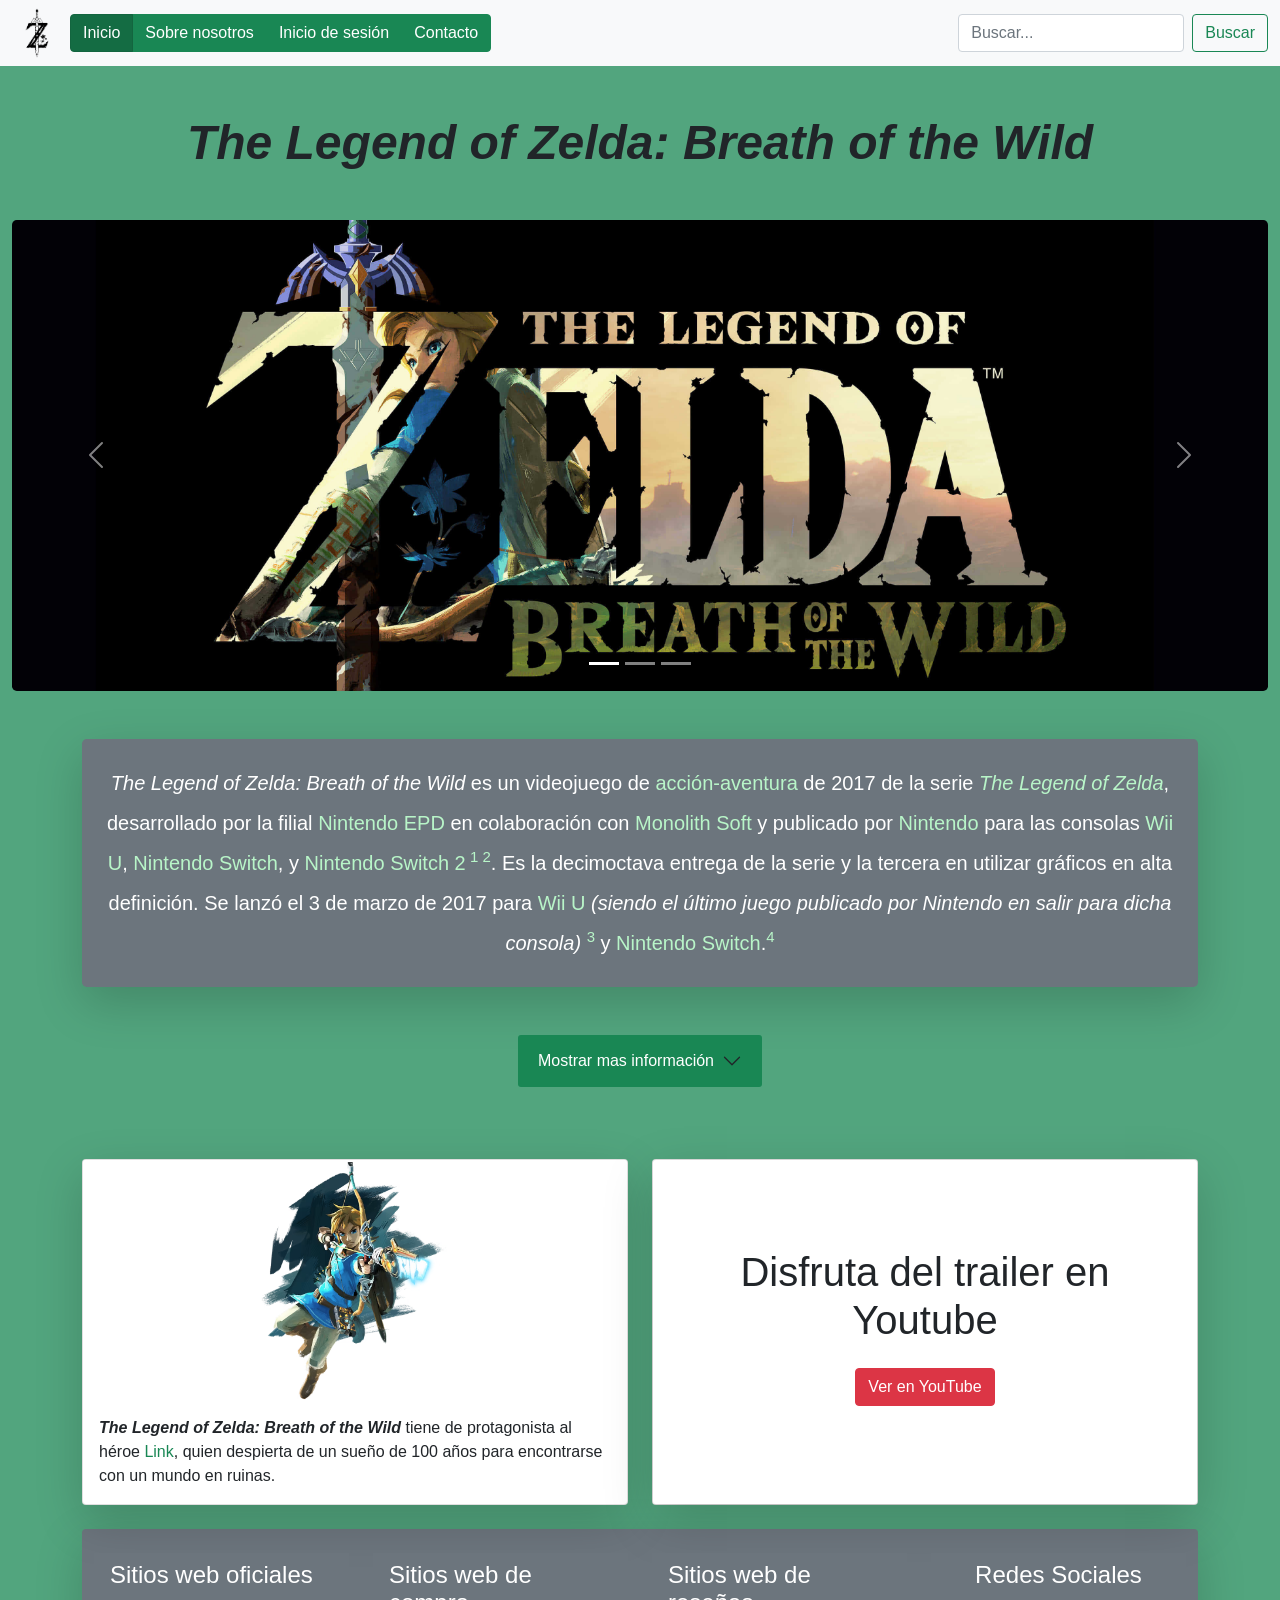
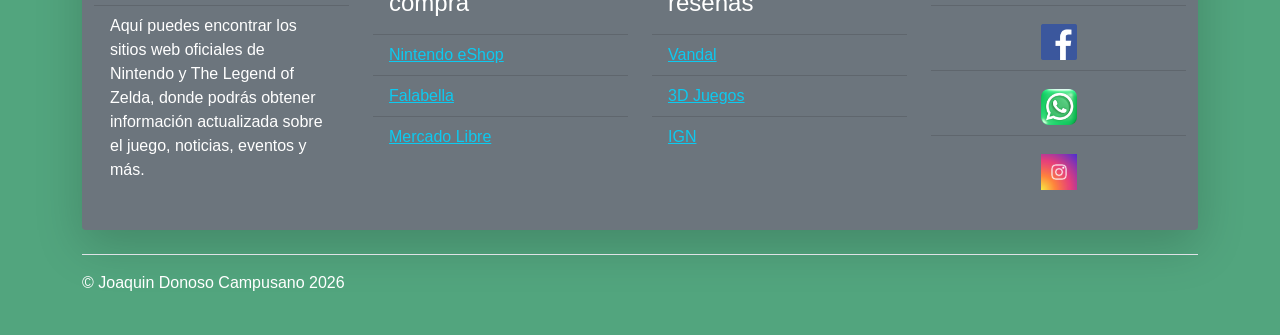
==== commit 9f6131e0: "Rediseño index.html se rediseño toda la pagina de inicio con bootstrap" ====
--- a/index.html
+++ b/index.html
@@ -55,7 +55,7 @@
             </div>
             <div class="carousel-inner">
                 <div class="carousel-item active">
-                    <img src="imagenes-zelda/imagen1-zelda.png" alt="Imagen1Zelda" class="d-block w-80 rounded-3">
+                    <img src="imagenes-zelda/wallpaper4k.jpg" alt="Imagen1Zelda" class="d-block w-80 rounded-3">
                 </div>
                 <div class="carousel-item">
                     <div class="ratio ratio-21x9 video-carrusel">
@@ -80,8 +80,8 @@
         </div>
     </section>
 
-    <article class="container-lg my-5">
-        <p class="lead text-center lh-lg bg-secondary rounded-3 shadow-sm p-4 p-md-4 text-white">
+    <article class="rounded container-xl my-5">
+        <p class="lead text-center lh-lg bg-secondary rounded-3 shadow-lg p-4 p-md-4 text-white">
             <em><strong>The Legend of Zelda: Breath of the Wild</strong></em> es un videojuego
             de <span class="texto-verde-claro">acción-aventura</span> de 2017 de la serie
             <em><span class="texto-verde-claro">The Legend of Zelda</span></em>,
@@ -131,10 +131,10 @@
         </div>
     </section>
 
-    <section class="container-lg py-4">
+    <section class="container-xl py-4">
         <div class="row align-items-stretch g-4">
             <div class="col-12 col-md-6">
-                <div class="card tarjeta-personaje h-100">
+                <div class="card tarjeta-personaje h-100 shadow-lg">
                     <img src="imagenes-zelda/imagen2-zelda.png" class="card-img-top" alt="Link">
                     <div class="card-body">
                         <p class="card-text">
@@ -147,7 +147,7 @@
             </div>
             <div class="col-12 col-md-6">
                 <div class="card h-100">
-                    <div class="card-body d-flex flex-column justify-content-center align-items-center text-center">
+                    <div class="card-body d-flex flex-column justify-content-center align-items-center text-center shadow-lg">
                         <h1 class="card-title">Disfruta del trailer en Youtube</p>
                         <button onclick="window.open('https://www.youtube.com/watch?v=ofH5ptn5w-A', '_blank')" class="btn btn-danger">Ver en YouTube</button>
                     </div>
@@ -156,48 +156,84 @@
         </div>
     </section>
 
-    <aside class="container-lg bg-white my5">
-        <section class="grupo_info">
-            <h3>Sitios web oficiales</h3>
-            <p>
-                Aquí puedes encontrar los sitios web oficiales de Nintendo y The Legend of Zelda, donde podrás obtener información actualizada sobre el juego, noticias, eventos y más.
-            </p>
-        </section>
-
-        <section class="grupo_info">
-            <h3>Sitios web de compra</h3>
-            <div class="lista_info">
-                <a href="https://www.nintendo.com/es-cl/store/products/the-legend-of-zelda-breath-of-the-wild-switch/?srsltid=AU7gw4V14s-6I4wF00ZSldGZVlxAf1OIQEkdbyFGH-yXofG9So1y1Ynr" target="_blank" rel="noopener noreferrer">Nintendo eShop</a>
-                <a href="https://www.falabella.com/falabella-cl/product/152741220/legend-of-zelda-breath-of-the-wild-n-switch-2/152741222" target="_blank" rel="noopener noreferrer">Falabella</a>
-                <a href="https://www.mercadolibre.cl/the-legend-of-zelda-breath-of-the-wild-nintendo-switch-2/p/MLC49831420?matt_tool=16931662&amp;utm_source=google_shopping&amp;utm_medium=organic&amp;pdp_filters=item_id%3AMLC1624244183&amp;from=gshop">Mercado Libre</a>
-            </div>
-        </section>
-
-        <section class="grupo_info">
-            <h3>Sitios web de reseñas</h3>
-            <div class="lista_info">
-                <a href="https://vandal.elespanol.com/analisis/switch/the-legend-of-zelda-breath-of-the-wild/43030#p-83" target="_blank" rel="noopener noreferrer">Vandal</a>
-                <a href="https://www.3djuegos.com/juegos/the-legend-of-zelda-breath-of-the-wild/analisis/es-leyenda-170302-7920" target="_blank" rel="noopener noreferrer">3D Juegos</a>
-                <a href="https://www.ign.com/articles/2017/03/02/the-legend-of-zelda-breath-of-the-wild-review" target="_blank" rel="noopener noreferrer">IGN</a>
-            </div>
-        </section>
-
-        <section class="grupo_info grupo_redes" aria-label="Redes sociales">
-            <a href="https://www.facebook.com/LegendofZelda">
-                <img src="imagenes-zelda/fb.png" alt="Facebook">
-            </a>
-            <a href="https://whatsapp.com/channel/0029VaTkyaQLY6d8rj26pM0A">
-                <img src="imagenes-zelda/wsp.webp" alt="WhatsApp">
-            </a>
-            <a href="https://www.instagram.com/nintendoamerica/">
-                <img src="imagenes-zelda/ig.avif" alt="Instagram">
-            </a>
-        </section>
+    <aside class="container-xl my5">
+        <div class="row mx-0 rounded bg-secondary py-4 shadow-lg">
+            <div class="col">
+                <ul class="list-group list-group-flush">
+                    <li class="list-group-item bg-secondary text-white">
+                        <h4>Sitios web oficiales</h4>
+                    </li>
+                    <li class="list-group-item bg-secondary text-white">
+                        <p> Aquí puedes encontrar los sitios web oficiales de Nintendo y The Legend of Zelda, donde podrás obtener información actualizada sobre el juego, noticias, eventos y más.
+                        </p>
+                    </li>
+                </ul>
+            </div>
+
+            <div class="col">
+                <ul class="list-group list-group-flush">
+                    <li class="list-group-item bg-secondary text-white">
+                        <h4>Sitios web de compra</h4>
+                        
+                    </li>
+                    <li class="list-group-item bg-secondary">
+                        <a href="https://www.nintendo.com/es-cl/store/products/the-legend-of-zelda-breath-of-the-wild-switch/?srsltid=AU7gw4V14s-6I4wF00ZSldGZVlxAf1OIQEkdbyFGH-yXofG9So1y1Ynr" target="_blank" rel="noopener noreferrer" class="link-info">Nintendo eShop</a>
+                    </li>
+                    <li class="list-group-item bg-secondary">
+                        <a href="https://www.falabella.com/falabella-cl/product/152741220/legend-of-zelda-breath-of-the-wild-n-switch-2/152741222" target="_blank" rel="noopener noreferrer" class="link-info">Falabella</a>
+                    </li>
+                    <li class="list-group-item bg-secondary">
+                        <a href="https://www.mercadolibre.cl/the-legend-of-zelda-breath-of-the-wild-nintendo-switch-2/p/MLC49831420?matt_tool=16931662&amp;utm_source=google_shopping&amp;utm_medium=organic&amp;pdp_filters=item_id%3AMLC1624244183&amp;from=gshop" class="link-info">Mercado Libre</a>
+                    </li>
+                </ul>
+            </div>
+            <div class="col">
+                <ul class="list-group list-group-flush">
+                    <li class="list-group-item bg-secondary text-white">
+                        <h4>Sitios web de reseñas</h4>
+                    </li>
+                    <li class="list-group-item bg-secondary">
+                        <a href="https://vandal.elespanol.com/analisis/switch/the-legend-of-zelda-breath-of-the-wild/43030#p-83" class="link-info" target="_blank" rel="noopener noreferrer">Vandal</a>
+                    </li>
+                    <li class="list-group-item bg-secondary">
+                        <a href="https://www.3djuegos.com/juegos/the-legend-of-zelda-breath-of-the-wild/analisis/es-leyenda-170302-7920" class="link-info" target="_blank" rel="noopener noreferrer">3D Juegos</a>
+                    </li>
+                    <li class="list-group-item bg-secondary">
+                        <a href="https://www.ign.com/articles/2017/03/02/the-legend-of-zelda-breath-of-the-wild-review" class="link-info" target="_blank" rel="noopener noreferrer">IGN</a>
+                    </li>
+                </ul>
+            </div>
+            <div class="col">
+                <ul class="list-group list-group-flush grupo_redes">
+                    <li class="list-group-item bg-secondary text-white">
+                        <h4>Redes Sociales</h4>
+                    </li>
+                    <li class="list-group-item bg-secondary">
+                        <a href="https://www.facebook.com/LegendofZelda" class="link-info">
+                            <img src="imagenes-zelda/fb.png" alt="Facebook">
+                        </a>
+                    </li>
+                    <li class="list-group-item bg-secondary">
+                        <a href="https://whatsapp.com/channel/0029VaTkyaQLY6d8rj26pM0A" class="link-info">
+                            <img src="imagenes-zelda/wsp.webp" alt="WhatsApp">
+                        </a>
+                    </li>
+
+                    <li class="list-group-item bg-secondary">
+                        <a href="https://www.instagram.com/nintendoamerica/" class="link-info">
+                            <img src="imagenes-zelda/ig.avif"  alt="Instagram">
+                        </a>
+                    </li>
+                </ul>
+            </div>
+        </div>
     </aside>
 
-    <footer>
-        <div class="pie_pagina">
-            <h3>&copy; Joaquin Donoso Campusano 2026</h3>
+    <footer class="container">
+        <div class="d-flex flex-wrap justify-content-between align-items-center py-3 my-4 border-top">
+            <div class="col-md-4 d-flex align-items-center">
+                <span class="text-white">© Joaquin Donoso Campusano 2026</span>
+            </div>
         </div>
     </footer>
     <script src="styles/bootstrap-5.1.3-dist/js/bootstrap.bundle.min.js"></script>
--- a/styles/estilos.css
+++ b/styles/estilos.css
@@ -477,9 +477,16 @@
 
 .grupo_redes img {
     padding: 2px;
-    width: 45px;
-    height: 45px;
+    width: 40px;
+    height: 40px;
     object-fit: contain;
+}
+
+.grupo_redes .list-group-item {
+    display: flex;
+    justify-content: center;
+    align-items: center;
+    width: 100%;
 }
 
 .pie_pagina {
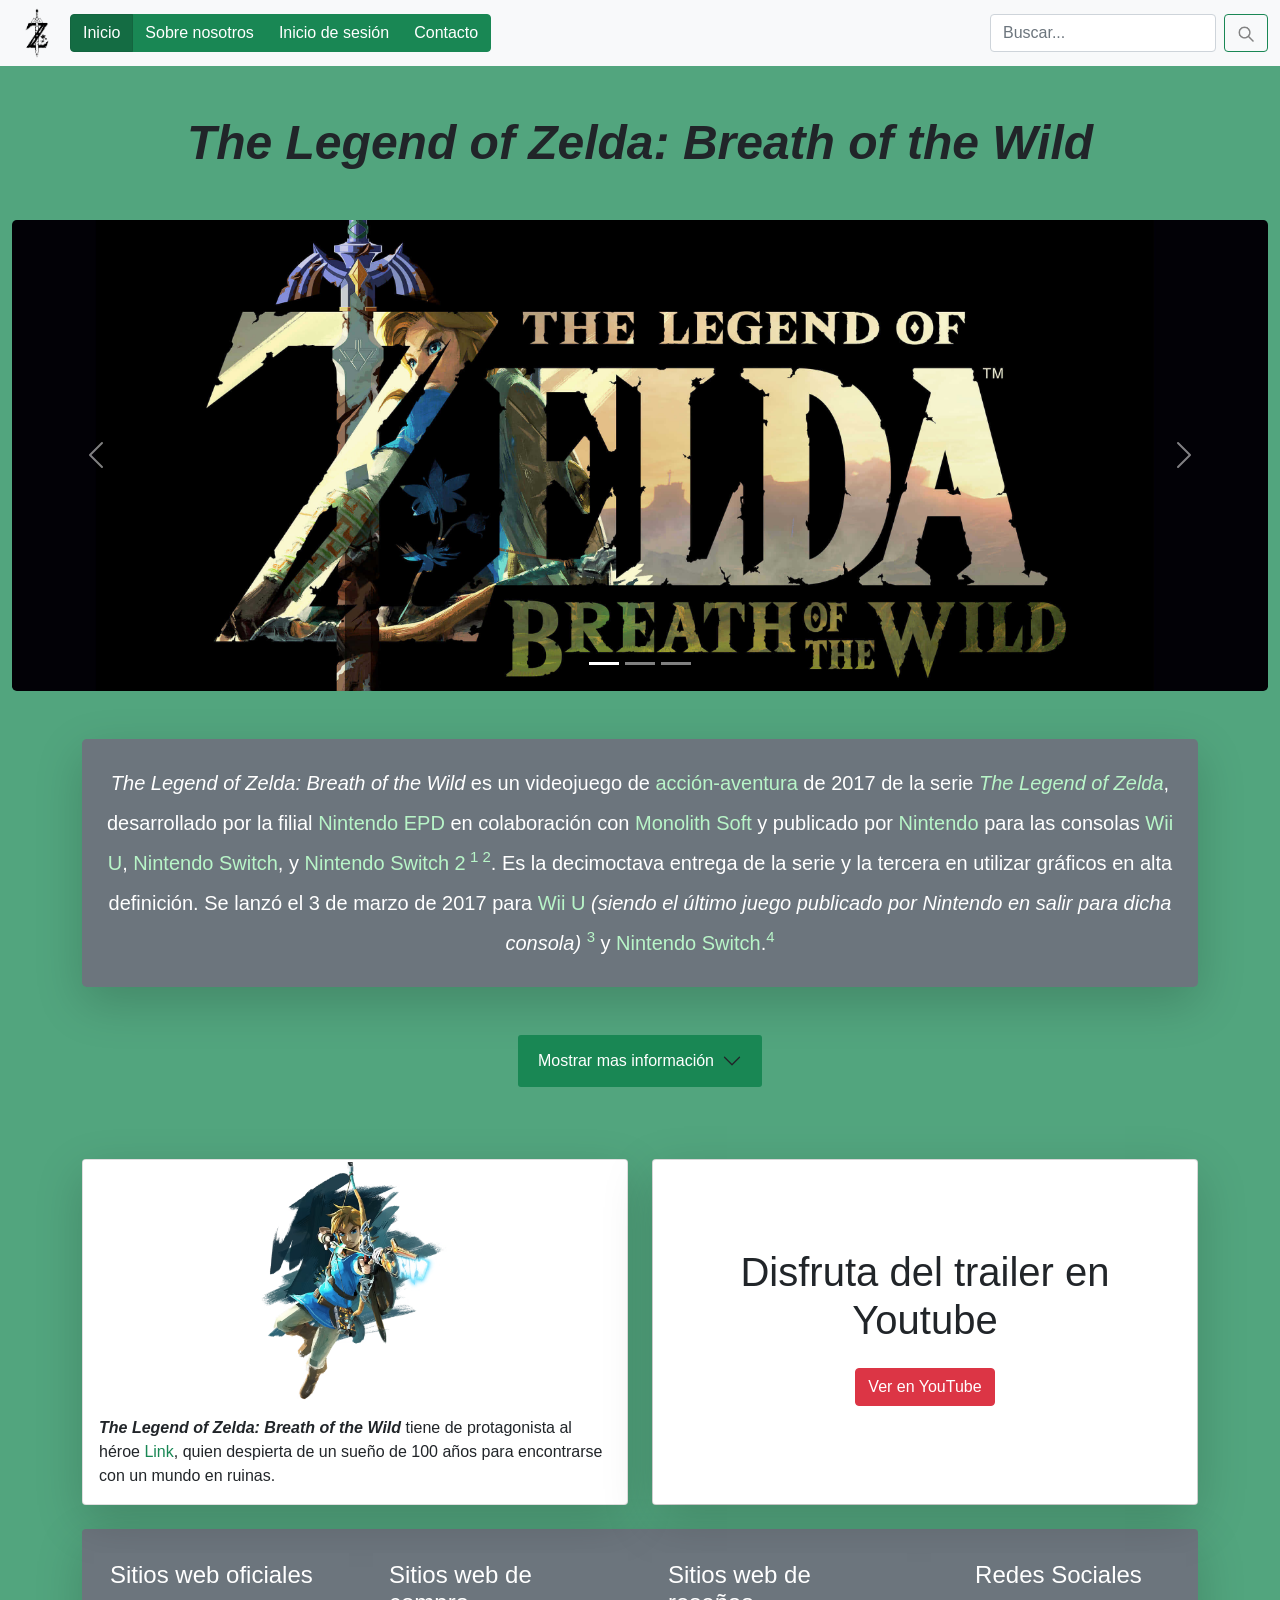
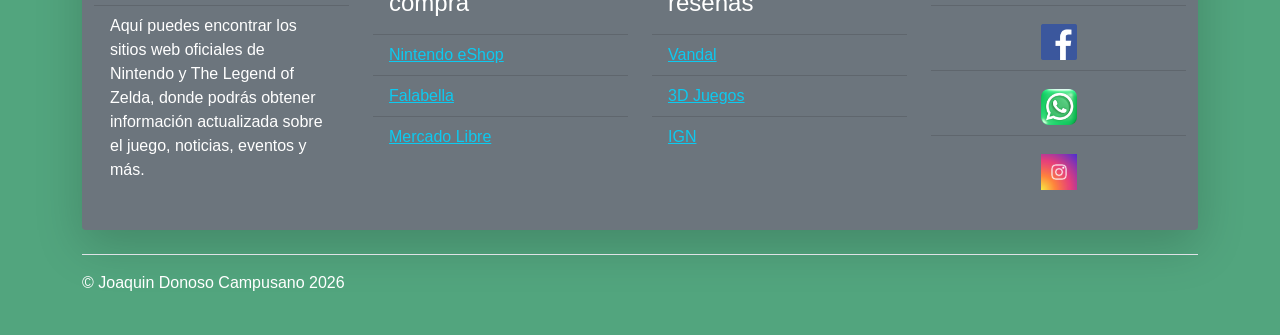
==== commit 08644336: "Pequeño cambio en header se integró un cambio en el icono del header de buscar" ====
--- a/index.html
+++ b/index.html
@@ -10,7 +10,6 @@
 </head>
 
 <body class="bg-success bg-opacity-75">
-
     <header>
         <nav class="navbar navbar-expand-lg navbar-light bg-light container-fluid">
             <img src="imagenes-zelda/logo-pequeño.png" alt="logozelda" class="logo">
@@ -30,7 +29,9 @@
 
                 <form class="d-flex my-2 my-lg-0">
                     <input class="form-control me-sm-2" type="search" placeholder="Buscar..." aria-label="Search">
-                    <button class="btn btn-outline-success my-2 my-sm-0" type="submit">Buscar</button>
+                    <button class="btn btn-outline-success my-2 my-sm-0" type="submit">
+                        <img src="imagenes-zelda/lupa.png" alt="lupa_buscar" class="icono-buscar">
+                    </button>
                 </form>
              </div>
         </nav>
--- a/styles/estilos.css
+++ b/styles/estilos.css
@@ -149,6 +149,17 @@
     border-radius: 8px;
 }
 
+.imagen-mision {
+    width: 100%;
+    height: 100%;
+    object-fit: cover;
+}
+
+.imagen-card{
+    height: 350px;
+    object-fit:contain;
+}
+
 .nosotros_banner {
     display: flex;
     align-items: center;
@@ -384,14 +395,21 @@
 .contenido_principal img,
 .desplegable summary,
 .boton_nav,
-.fila_video button {
+.fila_video button,
+.btn, .accordion-button,
+.grupo_redes img,
+.card{
     transition: transform 0.3s ease;
 }
 
 .contenido_principal img:hover,
 .desplegable summary:hover,
 .boton_nav:hover,
-.fila_video button:hover {
+.fila_video button:hover,
+.btn:hover,
+.accordion-button:hover,
+.grupo_redes img:hover,
+.card:hover{
     transform: scale(1.04);
 }
 
@@ -401,6 +419,12 @@
     padding: 0 20px 16px;
     text-align: center;
     background-color: rgb(195, 193, 193);
+}
+
+.icono-buscar {
+  width: 18px;
+  height: 18px;
+  text-align:center;
 }
 
 .descripcion_juego h1 {
